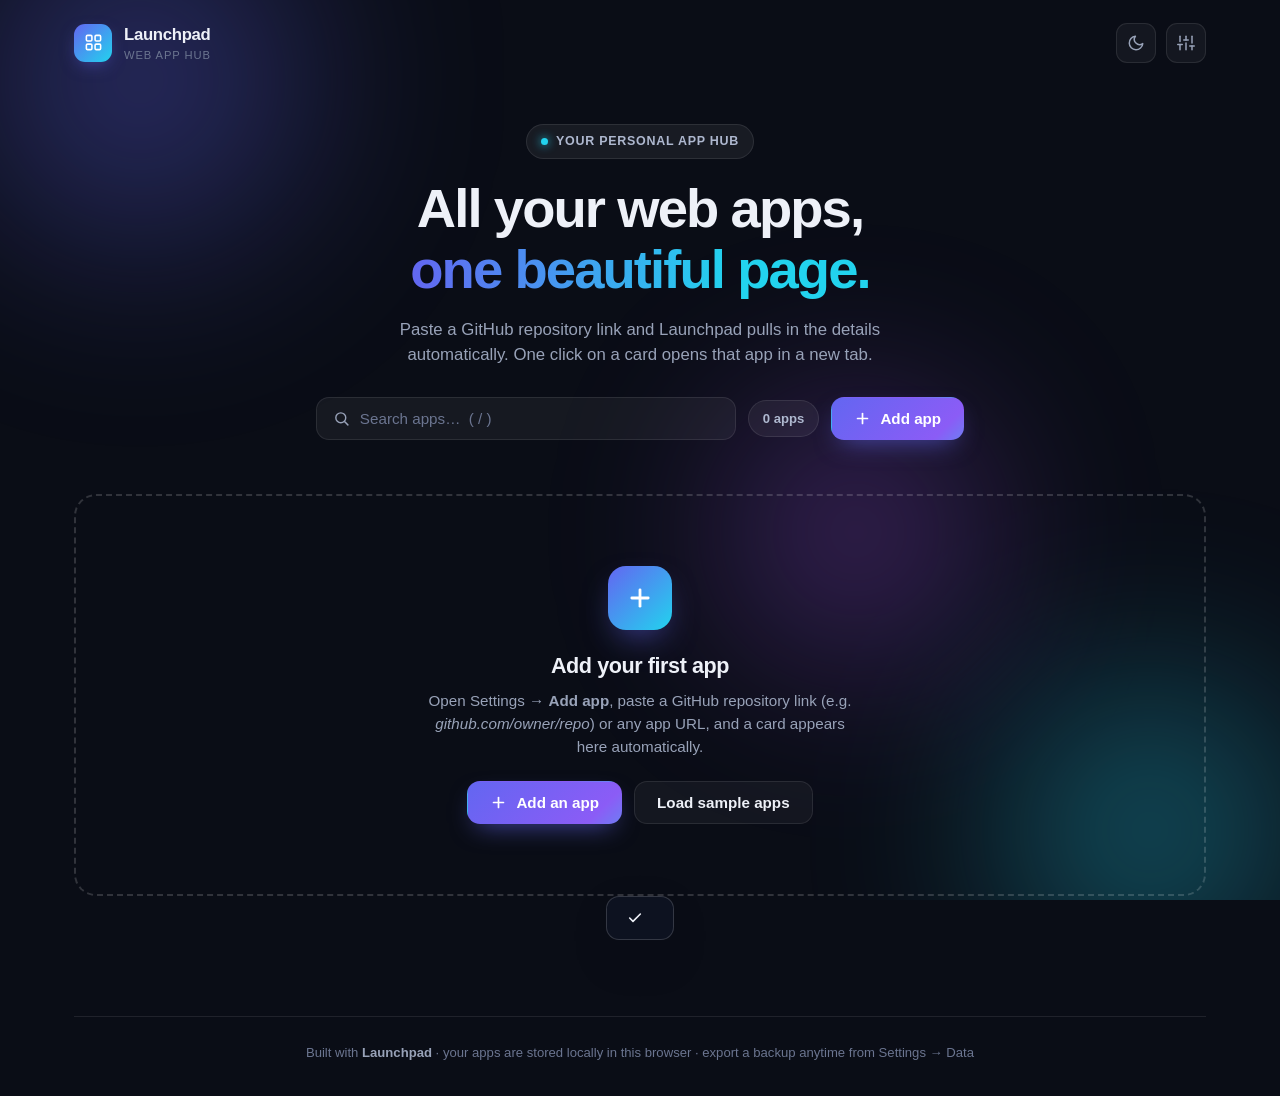
==== index.html @ bfac27ec "Rename launchpad.html to index.html" ====
<!DOCTYPE html>
<html lang="en" data-theme="dark">
<head>
<meta charset="UTF-8" />
<meta name="viewport" content="width=device-width, initial-scale=1.0, viewport-fit=cover" />
<meta name="theme-color" content="#0a0d16" />
<title>Launchpad — My Web Apps</title>
<style>
  :root{
    --font: -apple-system, BlinkMacSystemFont, "Segoe UI", Roboto, "Helvetica Neue", Arial, sans-serif;
  }
  html[data-theme="dark"]{
    --bg:#0a0d16; --bg2:#0d1220;
    --panel:rgba(255,255,255,.045); --panel-strong:rgba(255,255,255,.07);
    --border:rgba(255,255,255,.09); --border-strong:rgba(255,255,255,.16);
    --text:#eef1f8; --muted:#98a2b8; --faint:#6b7590;
    --accent:#6366f1; --accent2:#22d3ee;
    --chip:rgba(255,255,255,.06); --chip-text:#aeb8cf;
    --shadow:0 18px 50px -18px rgba(0,0,0,.65);
    --glow:0 0 0 1px rgba(99,102,241,.35), 0 14px 44px -12px rgba(99,102,241,.35);
    --input:rgba(255,255,255,.05);
    --danger:#f87171; --ok:#34d399;
  }
  html[data-theme="light"]{
    --bg:#f3f5fb; --bg2:#eef1f9;
    --panel:#ffffff; --panel-strong:#ffffff;
    --border:#e3e8f2; --border-strong:#cdd5e4;
    --text:#141926; --muted:#5a6478; --faint:#8b94a8;
    --accent:#4f46e5; --accent2:#0891b2;
    --chip:#eef1f8; --chip-text:#4a5468;
    --shadow:0 16px 40px -18px rgba(23,32,64,.18);
    --glow:0 0 0 1px rgba(79,70,229,.25), 0 14px 40px -14px rgba(79,70,229,.28);
    --input:#f4f6fc;
    --danger:#dc2626; --ok:#059669;
  }
  *{box-sizing:border-box; margin:0; padding:0}
  html,body{height:100%}
  body{
    font-family:var(--font); background:var(--bg); color:var(--text);
    -webkit-font-smoothing:antialiased; line-height:1.5; min-height:100vh;
    overflow-x:hidden;
  }
  /* ambient background */
  .bg-blobs{position:fixed; inset:0; z-index:0; pointer-events:none; overflow:hidden}
  .blob{position:absolute; border-radius:50%; filter:blur(90px); opacity:.5}
  html[data-theme="light"] .blob{opacity:.35}
  .blob.b1{width:520px;height:520px; background:radial-gradient(circle,#6366f1, transparent 65%); top:-180px; left:-120px; animation:drift 26s ease-in-out infinite alternate}
  .blob.b2{width:460px;height:460px; background:radial-gradient(circle,#22d3ee, transparent 65%); bottom:-160px; right:-100px; animation:drift 30s ease-in-out infinite alternate-reverse}
  .blob.b3{width:380px;height:380px; background:radial-gradient(circle,#a855f7, transparent 65%); top:38%; left:52%; animation:drift 34s ease-in-out infinite alternate}
  @keyframes drift{from{transform:translate(0,0) scale(1)} to{transform:translate(60px,40px) scale(1.12)}}

  .wrap{position:relative; z-index:1; max-width:1180px; margin:0 auto; padding:0 24px}

  /* ===== header ===== */
  header{display:flex; align-items:center; justify-content:space-between; gap:16px; padding:22px 0 8px}
  .brand{display:flex; align-items:center; gap:12px; font-weight:800; letter-spacing:-.02em; font-size:1.05rem}
  .brand .logo{
    width:38px;height:38px; border-radius:11px; display:grid; place-items:center; color:#fff;
    background:linear-gradient(135deg,var(--accent),var(--accent2));
    box-shadow:0 6px 18px -6px rgba(99,102,241,.6);
  }
  .brand small{display:block; font-weight:500; color:var(--faint); font-size:.7rem; letter-spacing:.08em; text-transform:uppercase}
  .header-actions{display:flex; gap:10px; align-items:center}
  .icon-btn{
    display:inline-flex; align-items:center; justify-content:center; gap:8px;
    width:40px;height:40px; border-radius:11px; cursor:pointer;
    background:var(--panel); border:1px solid var(--border); color:var(--muted);
    transition:all .18s ease;
  }
  .icon-btn:hover{color:var(--text); border-color:var(--border-strong); transform:translateY(-1px)}
  .icon-btn svg{width:18px;height:18px}

  /* ===== hero ===== */
  .hero{padding:52px 0 30px; text-align:center}
  .eyebrow{
    display:inline-flex; align-items:center; gap:8px; font-size:.78rem; font-weight:600; letter-spacing:.06em;
    color:var(--chip-text); background:var(--chip); border:1px solid var(--border);
    padding:7px 14px; border-radius:999px; margin-bottom:20px;
  }
  .eyebrow .dot{width:7px;height:7px;border-radius:50%; background:var(--accent2); box-shadow:0 0 10px var(--accent2); animation:pulse 2.2s infinite}
  @keyframes pulse{0%,100%{opacity:1}50%{opacity:.35}}
  .hero h1{font-size:clamp(2.1rem,5vw,3.4rem); font-weight:850; letter-spacing:-.035em; line-height:1.12}
  .hero h1 .grad{
    background:linear-gradient(90deg,var(--accent),var(--accent2) 70%);
    -webkit-background-clip:text; background-clip:text; color:transparent;
  }
  .hero p{color:var(--muted); font-size:1.05rem; max-width:560px; margin:16px auto 0}
  .hero-controls{display:flex; flex-wrap:wrap; gap:12px; justify-content:center; align-items:center; margin-top:30px}
  .btn{
    display:inline-flex; align-items:center; gap:9px; padding:12px 22px; border-radius:13px;
    font-weight:700; font-size:.95rem; font-family:var(--font); cursor:pointer; border:1px solid transparent;
    transition:all .18s ease; text-decoration:none;
  }
  .btn svg{width:17px;height:17px}
  .btn-primary{
    color:#fff; background:linear-gradient(135deg,var(--accent),#8b5cf6 55%,var(--accent2));
    background-size:150% 150%; box-shadow:0 10px 26px -10px rgba(99,102,241,.7);
  }
  .btn-primary:hover{transform:translateY(-2px); background-position:100% 50%; box-shadow:0 14px 32px -10px rgba(99,102,241,.8)}
  .btn-ghost{background:var(--panel); border-color:var(--border); color:var(--text)}
  .btn-ghost:hover{border-color:var(--border-strong); transform:translateY(-2px)}
  .btn-sm{padding:9px 15px; font-size:.85rem; border-radius:10px}
  .btn:disabled{opacity:.55; cursor:not-allowed; transform:none}
  .search-box{
    display:flex; align-items:center; gap:10px; min-width:280px; flex:1; max-width:420px;
    background:var(--input); border:1px solid var(--border); border-radius:13px; padding:12px 16px; color:var(--muted);
    transition:border-color .18s;
  }
  .search-box:focus-within{border-color:var(--accent)}
  .search-box svg{width:17px;height:17px; flex:none}
  .search-box input{flex:1; min-width:0; background:none; border:none; outline:none; color:var(--text); font-size:.95rem; font-family:var(--font)}
  .search-box input::placeholder{color:var(--faint)}
  .count-pill{font-size:.82rem; font-weight:600; color:var(--chip-text); background:var(--chip); border:1px solid var(--border); border-radius:999px; padding:8px 14px}

  /* ===== grid ===== */
  .grid{display:grid; grid-template-columns:repeat(auto-fill,minmax(min(100%,300px),1fr)); gap:18px; padding:14px 0 60px}
  .card{
    position:relative; display:flex; flex-direction:column; gap:13px;
    background:var(--panel); border:1px solid var(--border); border-radius:18px; padding:20px;
    cursor:pointer; transition:transform .2s ease, border-color .2s ease, box-shadow .2s ease;
    animation:rise .5s cubic-bezier(.2,.7,.3,1) both;
    backdrop-filter:blur(8px); -webkit-backdrop-filter:blur(8px);
  }
  @keyframes rise{from{opacity:0; transform:translateY(14px)} to{opacity:1; transform:none}}
  .card:hover{transform:translateY(-4px); border-color:rgba(99,102,241,.55); box-shadow:var(--glow)}
  .card:active{transform:scale(.985)}
  .card-top{display:flex; align-items:center; gap:13px}
  .avatar{
    width:48px;height:48px; border-radius:13px; flex:none; display:grid; place-items:center;
    font-weight:800; font-size:1.15rem; color:#fff; overflow:hidden; position:relative;
    background:linear-gradient(135deg, var(--g1,#6366f1), var(--g2,#22d3ee));
  }
  .avatar img{width:100%;height:100%; object-fit:cover; position:relative; z-index:1; background:inherit}
  .card-titles{min-width:0; flex:1}
  .card-titles h3{font-size:1.02rem; font-weight:750; letter-spacing:-.015em; white-space:nowrap; overflow:hidden; text-overflow:ellipsis}
  .card-titles .host{font-size:.78rem; color:var(--faint); white-space:nowrap; overflow:hidden; text-overflow:ellipsis; display:block}
  .card-actions{display:flex; gap:6px; opacity:0; transition:opacity .15s}
  .card:hover .card-actions{opacity:1}
  .mini-btn{
    width:30px;height:30px; border-radius:8px; display:grid; place-items:center; cursor:pointer;
    background:var(--panel-strong); border:1px solid var(--border); color:var(--muted); transition:all .15s;
  }
  .mini-btn:hover{color:var(--text); border-color:var(--border-strong)}
  .mini-btn.danger:hover{color:var(--danger); border-color:var(--danger)}
  .mini-btn svg{width:13px;height:13px}
  .desc{font-size:.88rem; color:var(--muted); display:-webkit-box; -webkit-line-clamp:3; -webkit-box-orient:vertical; overflow:hidden; min-height:0}
  .desc.none{color:var(--faint); font-style:italic}
  .chips{display:flex; flex-wrap:wrap; gap:7px}
  .chip{
    display:inline-flex; align-items:center; gap:6px; font-size:.74rem; font-weight:600;
    color:var(--chip-text); background:var(--chip); border:1px solid var(--border);
    padding:4px 10px; border-radius:999px;
  }
  .chip svg{width:11px;height:11px}
  .chip .lang-dot{width:8px;height:8px;border-radius:50%}
  .card-foot{margin-top:auto; display:flex; align-items:center; justify-content:space-between; padding-top:4px}
  .open-cta{display:inline-flex; align-items:center; gap:7px; font-size:.85rem; font-weight:700; color:var(--accent2)}
  .card-foot .src-link{color:var(--faint); display:inline-flex; padding:6px; border-radius:8px; transition:all .15s}
  .card-foot .src-link:hover{color:var(--text); background:var(--panel-strong)}

  /* ===== empty state ===== */
  .empty{
    grid-column:1/-1; text-align:center; padding:70px 30px; border:2px dashed var(--border-strong);
    border-radius:22px; margin:10px 0 60px; animation:rise .5s both;
  }
  .empty .big-plus{
    width:64px;height:64px; margin:0 auto 20px; border-radius:18px; display:grid; place-items:center;
    background:linear-gradient(135deg,var(--accent),var(--accent2)); color:#fff;
    box-shadow:0 14px 34px -12px rgba(99,102,241,.7);
  }
  .empty .big-plus svg{width:28px;height:28px}
  .empty h2{font-size:1.35rem; letter-spacing:-.02em; margin-bottom:8px}
  .empty p{color:var(--muted); max-width:440px; margin:0 auto 22px; font-size:.95rem}
  .empty .row{display:flex; gap:12px; justify-content:center; flex-wrap:wrap}

  .no-match{grid-column:1/-1; text-align:center; color:var(--faint); padding:50px 0 70px; font-size:.95rem}

  /* ===== banner ===== */
  .notice{
    display:flex; gap:10px; align-items:flex-start; max-width:1180px; margin:14px auto 0; padding:12px 16px;
    background:rgba(251,191,36,.09); border:1px solid rgba(251,191,36,.3); border-radius:13px;
    color:#f3c96b; font-size:.85rem;
  }
  html[data-theme="light"] .notice{background:rgba(217,119,6,.07); border-color:rgba(217,119,6,.3); color:#a16207}
  .notice svg{width:16px;height:16px; flex:none; margin-top:2px}
  .notice button{margin-left:auto; background:none;border:none;color:inherit;cursor:pointer;font-weight:700; font-family:var(--font)}

  /* ===== footer ===== */
  footer{border-top:1px solid var(--border); padding:26px 0 34px; text-align:center; color:var(--faint); font-size:.82rem}
  footer b{color:var(--muted)}

  /* ===== modal ===== */
  .overlay{
    position:fixed; inset:0; z-index:50; background:rgba(4,6,12,.62);
    backdrop-filter:blur(6px); -webkit-backdrop-filter:blur(6px);
    display:none; align-items:flex-start; justify-content:center; padding:5vh 18px 5vh; overflow-y:auto;
  }
  .overlay.open{display:flex; animation:fadeIn .18s ease}
  @keyframes fadeIn{from{opacity:0} to{opacity:1}}
  .modal{
    width:100%; max-width:660px; background:var(--bg2); border:1px solid var(--border-strong);
    border-radius:22px; box-shadow:var(--shadow); animation:pop .22s cubic-bezier(.2,.9,.3,1.2);
    margin-bottom:5vh;
  }
  @keyframes pop{from{opacity:0; transform:translateY(16px) scale(.97)} to{opacity:1; transform:none}}
  .modal-head{display:flex; align-items:center; justify-content:space-between; padding:20px 24px 0}
  .modal-head h2{font-size:1.15rem; letter-spacing:-.02em}
  .tabs{display:flex; gap:4px; padding:16px 20px 0; border-bottom:1px solid var(--border); flex-wrap:nowrap; overflow-x:auto; scrollbar-width:none}
  .tabs::-webkit-scrollbar{display:none}
  .tab{
    padding:10px 16px; font-size:.88rem; font-weight:650; color:var(--muted); cursor:pointer;
    background:none; border:none; border-bottom:2px solid transparent; font-family:var(--font);
    transition:color .15s; margin-bottom:-1px; white-space:nowrap; flex:none;
  }
  .tab:hover{color:var(--text)}
  .tab.active{color:var(--accent2); border-bottom-color:var(--accent2)}
  .tab-body{padding:24px; display:none}
  .tab-body.active{display:block; animation:rise .25s both}

  .field{margin-bottom:16px}
  .field label{display:block; font-size:.8rem; font-weight:700; color:var(--muted); margin-bottom:7px; letter-spacing:.02em}
  .field input, .field textarea{
    width:100%; background:var(--input); border:1px solid var(--border); border-radius:11px;
    padding:11px 14px; color:var(--text); font-size:.92rem; font-family:var(--font); outline:none;
    transition:border-color .15s;
  }
  .field input:focus, .field textarea:focus{border-color:var(--accent)}
  .field textarea{resize:vertical; min-height:74px}
  .field .hint{font-size:.75rem; color:var(--faint); margin-top:5px}
  .url-row{display:flex; gap:10px}
  .url-row input{flex:1; min-width:0}
  .two-col{display:grid; grid-template-columns:1fr 1fr; gap:14px}

  .status{display:none; align-items:center; gap:9px; font-size:.85rem; border-radius:11px; padding:11px 14px; margin-bottom:16px}
  .status.show{display:flex}
  .status svg{width:15px;height:15px; flex:none}
  .status.loading{background:rgba(99,102,241,.1); color:#aab2ff}
  .status.error{background:rgba(248,113,113,.1); color:var(--danger)}
  .status.ok{background:rgba(52,211,153,.1); color:var(--ok)}
  .spinner{width:14px;height:14px; border:2px solid rgba(170,178,255,.3); border-top-color:#aab2ff; border-radius:50%; animation:spin .7s linear infinite; flex:none}
  @keyframes spin{to{transform:rotate(360deg)}}

  .preview-card{
    display:flex; align-items:center; gap:13px; padding:15px 17px; border-radius:15px; margin-bottom:18px;
    background:var(--panel); border:1px solid var(--border);
  }
  .preview-card .avatar{width:42px;height:42px; border-radius:11px; font-size:1rem}
  .preview-card .pv-name{font-weight:750; font-size:.95rem}
  .preview-card .pv-meta{font-size:.76rem; color:var(--faint); word-break:break-all}
  .preview-card .pv-chips{display:flex; gap:6px; margin-top:5px; flex-wrap:wrap}
  .preview-card .pv-chips .chip{font-size:.68rem; padding:2px 8px}

  .form-actions{display:flex; gap:10px; justify-content:flex-end; margin-top:20px}

  /* manage list */
  .m-row{
    display:flex; align-items:center; gap:12px; padding:11px 13px; border-radius:13px;
    background:var(--panel); border:1px solid var(--border); margin-bottom:9px;
  }
  .m-row .avatar{width:36px;height:36px; border-radius:10px; font-size:.88rem}
  .m-info{flex:1; min-width:0}
  .m-info .m-name{font-weight:700; font-size:.9rem; white-space:nowrap; overflow:hidden; text-overflow:ellipsis}
  .m-info .m-url{font-size:.74rem; color:var(--faint); white-space:nowrap; overflow:hidden; text-overflow:ellipsis}
  .m-btns{display:flex; gap:5px}
  .m-btns .mini-btn{width:28px;height:28px}
  .m-btns .mini-btn.armed{background:var(--danger); border-color:var(--danger); color:#fff; width:auto; padding:0 10px; font-size:.72rem; font-weight:700}
  .m-empty{color:var(--faint); font-size:.9rem; text-align:center; padding:26px 0}

  .data-note{font-size:.83rem; color:var(--muted); background:var(--panel); border:1px solid var(--border); border-radius:13px; padding:14px 16px; margin-bottom:18px}
  .data-actions{display:flex; gap:10px; flex-wrap:wrap}

  /* toast */
  #toast{
    position:fixed; bottom:calc(26px + env(safe-area-inset-bottom,0px)); left:50%;
    transform:translateX(-50%) translateY(150%); z-index:99;
    background:var(--bg2); color:var(--text); border:1px solid var(--border-strong); border-radius:13px;
    padding:13px 20px; font-size:.9rem; font-weight:600; box-shadow:var(--shadow);
    display:flex; align-items:center; gap:10px; transition:transform .3s cubic-bezier(.2,.8,.3,1.1); max-width:90vw;
  }
  #toast.show{transform:translateX(-50%) translateY(0)}
  #toast svg{width:16px;height:16px; flex:none}
  #toast.err svg{color:var(--danger)} #toast.ok svg{color:var(--ok)}

  /* ===== touch devices (phones/tablets: no hover) ===== */
  @media (hover:none){
    .card-actions{opacity:1}           /* always show edit/delete on touch */
    .mini-btn{width:34px;height:34px}  /* bigger tap targets */
    .card:hover{transform:none; box-shadow:none}
  }

  /* ===== mobile ===== */
  @media (max-width:720px){
    .wrap{padding:0 18px}
    header{padding:16px 0 6px}
    .hero{padding:32px 0 20px}
    .hero-controls{gap:10px}
    .search-box{flex-basis:100%; max-width:none; order:-1}
    .search-box input, .field input, .field textarea{font-size:16px} /* prevents iOS auto-zoom on focus */
    .notice{margin:12px 14px 0}
    .grid{gap:14px; padding:10px 0 44px}
    .card{padding:17px}
    .modal{max-height:94vh; overflow-y:auto}
    .modal-head{padding:16px 18px 0}
    .tab-body{padding:18px}
    .form-actions{flex-wrap:wrap}
    .data-actions .btn{flex:1 1 auto; justify-content:center}
    footer{font-size:.76rem; padding:20px 0 26px}
  }
  /* settings becomes a bottom sheet on phones */
  @media (max-width:640px){
    .overlay{padding:0 10px; align-items:flex-end}
    .modal{border-radius:22px 22px 0 0; margin-bottom:0; box-shadow:0 -22px 60px -20px rgba(0,0,0,.55)}
    .two-col{grid-template-columns:1fr}
  }
  @media (max-width:400px){
    .wrap{padding:0 14px}
    .m-row{padding:10px}
    .m-btns .mini-btn{width:27px;height:27px}
  }
</style>
</head>
<body>

<div class="bg-blobs" aria-hidden="true">
  <div class="blob b1"></div><div class="blob b2"></div><div class="blob b3"></div>
</div>

<div id="storageNotice" class="notice" style="display:none">
  <svg viewBox="0 0 24 24" fill="none" stroke="currentColor" stroke-width="2" stroke-linecap="round" stroke-linejoin="round"><path d="M10.29 3.86 1.82 18a2 2 0 0 0 1.71 3h16.94a2 2 0 0 0 1.71-3L13.71 3.86a2 2 0 0 0-3.42 0z"/><line x1="12" y1="9" x2="12" y2="13"/><line x1="12" y1="17" x2="12.01" y2="17"/></svg>
  <span><b>Preview mode:</b> this sandboxed preview blocks network + storage. Auto-fetch and saving will fully work once you download this file and open it in your browser.</span>
  <button onclick="document.getElementById('storageNotice').style.display='none'">✕</button>
</div>

<div class="wrap">
  <header>
    <div class="brand">
      <div class="logo">
        <svg viewBox="0 0 24 24" width="19" height="19" fill="none" stroke="currentColor" stroke-width="2" stroke-linecap="round" stroke-linejoin="round"><rect x="3" y="3" width="7" height="7" rx="1.5"/><rect x="14" y="3" width="7" height="7" rx="1.5"/><rect x="14" y="14" width="7" height="7" rx="1.5"/><rect x="3" y="14" width="7" height="7" rx="1.5"/></svg>
      </div>
      <div><span id="brandName">Launchpad</span><small>Web App Hub</small></div>
    </div>
    <div class="header-actions">
      <button class="icon-btn" id="themeBtn" title="Toggle theme" aria-label="Toggle theme">
        <svg id="themeIcon" viewBox="0 0 24 24" fill="none" stroke="currentColor" stroke-width="2" stroke-linecap="round" stroke-linejoin="round"><path d="M21 12.79A9 9 0 1 1 11.21 3 7 7 0 0 0 21 12.79z"/></svg>
      </button>
      <button class="icon-btn" id="settingsBtn" title="Settings" aria-label="Settings">
        <svg viewBox="0 0 24 24" fill="none" stroke="currentColor" stroke-width="2" stroke-linecap="round" stroke-linejoin="round"><line x1="4" y1="21" x2="4" y2="14"/><line x1="4" y1="10" x2="4" y2="3"/><line x1="12" y1="21" x2="12" y2="12"/><line x1="12" y1="8" x2="12" y2="3"/><line x1="20" y1="21" x2="20" y2="16"/><line x1="20" y1="12" x2="20" y2="3"/><line x1="1" y1="14" x2="7" y2="14"/><line x1="9" y1="8" x2="15" y2="8"/><line x1="17" y1="16" x2="23" y2="16"/></svg>
      </button>
    </div>
  </header>

  <section class="hero">
    <div class="eyebrow"><span class="dot"></span> <span id="heroEyebrow">YOUR PERSONAL APP HUB</span></div>
    <h1 id="heroTitle">All your web apps,<br/><span class="grad">one beautiful page.</span></h1>
    <p id="heroSub">Paste a GitHub repository link and Launchpad pulls in the details automatically. One click on a card opens that app in a new tab.</p>
    <div class="hero-controls">
      <div class="search-box">
        <svg viewBox="0 0 24 24" fill="none" stroke="currentColor" stroke-width="2" stroke-linecap="round" stroke-linejoin="round"><circle cx="11" cy="11" r="7"/><line x1="21" y1="21" x2="16.65" y2="16.65"/></svg>
        <input id="searchInput" type="text" placeholder="Search apps…  ( / )" autocomplete="off" />
      </div>
      <span class="count-pill" id="appCount">0 apps</span>
      <button class="btn btn-primary" id="addAppBtn">
        <svg viewBox="0 0 24 24" fill="none" stroke="currentColor" stroke-width="2.4" stroke-linecap="round"><line x1="12" y1="5" x2="12" y2="19"/><line x1="5" y1="12" x2="19" y2="12"/></svg>
        Add app
      </button>
    </div>
  </section>

  <main class="grid" id="appsGrid"></main>

  <footer>
    Built with <b>Launchpad</b> · your apps are stored locally in this browser · export a backup anytime from Settings → Data
  </footer>
</div>

<!-- ===== Settings modal ===== -->
<div class="overlay" id="overlay">
  <div class="modal" role="dialog" aria-label="Settings">
    <div class="modal-head">
      <h2>Settings</h2>
      <button class="icon-btn" id="modalClose" title="Close">
        <svg viewBox="0 0 24 24" fill="none" stroke="currentColor" stroke-width="2.2" stroke-linecap="round"><line x1="18" y1="6" x2="6" y2="18"/><line x1="6" y1="6" x2="18" y2="18"/></svg>
      </button>
    </div>
    <div class="tabs">
      <button class="tab active" data-tab="add">➕ Add app</button>
      <button class="tab" data-tab="manage">🗂 Manage</button>
      <button class="tab" data-tab="general">⚙️ General</button>
      <button class="tab" data-tab="data">💾 Data</button>
    </div>

    <!-- ADD -->
    <div class="tab-body active" id="tab-add">
      <div class="field">
        <label>APP OR REPOSITORY LINK</label>
        <div class="url-row">
          <input id="appUrl" type="text" placeholder="https://github.com/owner/repo  — or any deployed app URL" autocomplete="off" />
          <button class="btn btn-primary btn-sm" id="fetchBtn" style="flex:none">
            <svg viewBox="0 0 24 24" fill="none" stroke="currentColor" stroke-width="2" stroke-linecap="round" stroke-linejoin="round"><polyline points="23 4 23 10 17 10"/><path d="M20.49 15a9 9 0 1 1-2.12-9.36L23 10"/></svg>
            Fetch
          </button>
        </div>
        <div class="hint">GitHub links auto-fill name, description, language, ⭐ stars, topics &amp; icon — then add instantly.</div>
      </div>

      <div class="status" id="fetchStatus"><span class="spinner" id="fetchSpin"></span><span id="fetchMsg"></span></div>

      <div class="preview-card" id="previewCard" style="display:none">
        <div class="avatar" id="pvAvatar">A</div>
        <div style="min-width:0">
          <div class="pv-name" id="pvName">App name</div>
          <div class="pv-meta" id="pvMeta">opens → …</div>
          <div class="pv-chips" id="pvChips"></div>
        </div>
      </div>

      <div class="two-col">
        <div class="field"><label>NAME</label><input id="fName" type="text" placeholder="My awesome app" /></div>
        <div class="field"><label>OPENS TO (URL)</label><input id="fOpen" type="text" placeholder="https://myapp.vercel.app" /></div>
      </div>
      <div class="field"><label>ICON URL <span style="font-weight:400;color:var(--faint)">(optional — falls back to a gradient letter)</span></label><input id="fIcon" type="text" placeholder="https://…/icon.png" /></div>
      <div class="field"><label>DESCRIPTION</label><textarea id="fDesc" placeholder="What does this app do?"></textarea></div>
      <div class="field"><label>TAGS <span style="font-weight:400;color:var(--faint)">(comma separated)</span></label><input id="fTags" type="text" placeholder="react, dashboard, ai" /></div>

      <div class="form-actions">
        <button class="btn btn-ghost btn-sm" id="clearFormBtn">Clear</button>
        <button class="btn btn-primary btn-sm" id="saveAppBtn">
          <svg viewBox="0 0 24 24" fill="none" stroke="currentColor" stroke-width="2.4" stroke-linecap="round"><line x1="12" y1="5" x2="12" y2="19"/><line x1="5" y1="12" x2="19" y2="12"/></svg>
          <span id="saveAppLabel">Add to page</span>
        </button>
      </div>
    </div>

    <!-- MANAGE -->
    <div class="tab-body" id="tab-manage">
      <div id="manageList"></div>
    </div>

    <!-- GENERAL -->
    <div class="tab-body" id="tab-general">
      <div class="field"><label>SITE NAME</label><input id="siteTitleInput" type="text" placeholder="Launchpad" /></div>
      <div class="field"><label>TAGLINE (hero subtitle)</label><textarea id="siteSubInput" placeholder="All my web apps in one place"></textarea></div>
      <div class="form-actions"><button class="btn btn-primary btn-sm" id="saveGeneralBtn">Save</button></div>
    </div>

    <!-- DATA -->
    <div class="tab-body" id="tab-data">
      <div class="data-note">
        Everything lives locally in your browser (localStorage) — nothing is uploaded anywhere.
        Export a <b>.json</b> backup to move your hub to another device or browser.
      </div>
      <div class="data-actions">
        <button class="btn btn-ghost btn-sm" id="exportBtn">
          <svg viewBox="0 0 24 24" fill="none" stroke="currentColor" stroke-width="2" stroke-linecap="round" stroke-linejoin="round"><path d="M21 15v4a2 2 0 0 1-2 2H5a2 2 0 0 1-2-2v-4"/><polyline points="7 10 12 15 17 10"/><line x1="12" y1="15" x2="12" y2="3"/></svg>
          Export JSON
        </button>
        <label class="btn btn-ghost btn-sm" for="importFile" style="cursor:pointer">
          <svg viewBox="0 0 24 24" fill="none" stroke="currentColor" stroke-width="2" stroke-linecap="round" stroke-linejoin="round"><path d="M21 15v4a2 2 0 0 1-2 2H5a2 2 0 0 1-2-2v-4"/><polyline points="17 8 12 3 7 8"/><line x1="12" y1="3" x2="12" y2="15"/></svg>
          Import JSON
        </label>
        <input type="file" id="importFile" accept="application/json,.json" style="display:none" />
        <button class="btn btn-ghost btn-sm" id="resetBtn" style="color:var(--danger)">Reset everything</button>
      </div>
    </div>
  </div>
</div>

<div id="toast"><svg viewBox="0 0 24 24" fill="none" stroke="currentColor" stroke-width="2.4" stroke-linecap="round" stroke-linejoin="round"><polyline points="20 6 9 17 4 12"/></svg><span id="toastMsg"></span></div>

<script>
/* ================= safe storage (sandboxed previews block localStorage) ================= */
const memoryStore = (() => { const m = {}; return {
  getItem: k => (k in m ? m[k] : null),
  setItem: (k,v) => { m[k] = String(v); },
  removeItem: k => { delete m[k]; }
};})();
let storage = memoryStore, persistent = true;
try { localStorage.setItem('__lp_t','1'); localStorage.removeItem('__lp_t'); storage = localStorage; }
catch(e){ persistent = false; document.getElementById('storageNotice').style.display = 'flex'; }

const KEY = 'launchpad.v1';
const DEFAULT_STATE = {
  title: 'Launchpad',
  heroSub: 'Paste a GitHub repository link and Launchpad pulls in the details automatically. One click on a card opens that app in a new tab.',
  theme: 'dark',
  apps: []
};
function load(){
  try{
    const raw = storage.getItem(KEY);
    if(!raw) return {...DEFAULT_STATE};
    return {...DEFAULT_STATE, ...JSON.parse(raw)};
  }catch(e){ return {...DEFAULT_STATE}; }
}
let state = load();
function persist(){ try{ storage.setItem(KEY, JSON.stringify(state)); }catch(e){} }

/* ================= helpers ================= */
const $ = s => document.querySelector(s);
const esc = s => String(s ?? '').replace(/[&<>"']/g, c => ({'&':'&amp;','<':'&lt;','>':'&gt;','"':'&quot;',"'":'&#39;'}[c]));
const uid = () => (crypto.randomUUID ? crypto.randomUUID() : 'id-' + Date.now() + '-' + Math.random().toString(36).slice(2,8));
const PALETTES = [['#6366f1','#22d3ee'],['#f472b6','#fb923c'],['#34d399','#22d3ee'],['#f59e0b','#ef4444'],['#8b5cf6','#ec4899'],['#3b82f6','#6ee7b7'],['#f43f5e','#f59e0b'],['#14b8a6','#818cf8']];
const hashOf = s => { let h = 0; for(let i=0;i<s.length;i++){ h = (h*31 + s.charCodeAt(i)) >>> 0; } return h; };
const paletteFor = name => PALETTES[hashOf(String(name).toLowerCase()) % PALETTES.length];
function hostOf(url){ try{ return new URL(url).hostname.replace(/^www\./,''); }catch(e){ return url; } }
function normalizeUrl(u){
  u = String(u || '').trim();
  if(!u) return '';
  if(!/^https?:\/\//i.test(u)) u = 'https://' + u;
  return u;
}
function titleFromUrl(url){
  try{
    const u = new URL(url);
    const seg = u.pathname.split('/').filter(Boolean)[0];
    const base = seg ? seg.replace(/[-_]+/g,' ') : u.hostname.replace(/^www\./,'').split('.')[0];
    return base.replace(/\b\w/g, c => c.toUpperCase());
  }catch(e){ return 'New app'; }
}
const LANG_COLORS = { JavaScript:'#f1e05a', TypeScript:'#3178c6', Python:'#3572A5', HTML:'#e34c26', CSS:'#563d7c', Java:'#b07219', 'C++':'#f34b7d', C:'#555555', 'C#':'#178600', Go:'#00ADD8', Rust:'#dea584', Ruby:'#701516', PHP:'#4F5D95', Dart:'#00B4AB', Swift:'#F05138', Kotlin:'#A97BFF', Vue:'#41b883', Svelte:'#ff3e00' };
const langColor = l => LANG_COLORS[l] || '#94a3b8';

/* ================= toast ================= */
let toastTimer;
function toast(msg, type='ok'){
  const t = $('#toast');
  $('#toastMsg').textContent = msg;
  t.className = 'show ' + type;
  clearTimeout(toastTimer);
  toastTimer = setTimeout(()=>{ t.className = type; }, 2800);
}

/* ================= render ================= */
function filteredApps(){
  const q = $('#searchInput').value.trim().toLowerCase();
  if(!q) return state.apps;
  return state.apps.filter(a =>
    (a.name||'').toLowerCase().includes(q) ||
    (a.desc||'').toLowerCase().includes(q) ||
    (a.tags||[]).join(' ').toLowerCase().includes(q) ||
    (a.url||'').toLowerCase().includes(q)
  );
}
function avatarHtml(app){
  const [g1,g2] = paletteFor(app.name || 'app');
  const style = '--g1:' + g1 + ';--g2:' + g2;
  if(app.icon){
    return '<div class="avatar" style="' + style + '"><img src="' + esc(app.icon) + '" alt="" loading="lazy" onerror="this.remove()" />' +
           '<span style="position:absolute;inset:0;display:grid;place-items:center">' + esc((app.name||'?')[0].toUpperCase()) + '</span></div>';
  }
  return '<div class="avatar" style="' + style + '">' + esc((app.name||'?')[0].toUpperCase()) + '</div>';
}
function render(){
  document.documentElement.dataset.theme = state.theme;
  $('#brandName').textContent = state.title || 'Launchpad';
  document.title = (state.title || 'Launchpad') + ' — My Web Apps';
  $('#heroSub').textContent = state.heroSub;
  $('#themeIcon').innerHTML = state.theme === 'dark'
    ? '<path d="M21 12.79A9 9 0 1 1 11.21 3 7 7 0 0 0 21 12.79z"/>'
    : '<circle cx="12" cy="12" r="4"/><line x1="12" y1="2" x2="12" y2="4"/><line x1="12" y1="20" x2="12" y2="22"/><line x1="4.93" y1="4.93" x2="6.34" y2="6.34"/><line x1="17.66" y1="17.66" x2="19.07" y2="19.07"/><line x1="2" y1="12" x2="4" y2="12"/><line x1="20" y1="12" x2="22" y2="12"/><line x1="4.93" y1="19.07" x2="6.34" y2="17.66"/><line x1="17.66" y1="6.34" x2="19.07" y2="4.93"/>';

  const grid = $('#appsGrid');
  const apps = filteredApps();
  const total = state.apps.length;
  $('#appCount').textContent = total + (total === 1 ? ' app' : ' apps');

  if(total === 0){
    grid.innerHTML =
      '<div class="empty">' +
        '<div class="big-plus"><svg viewBox="0 0 24 24" fill="none" stroke="currentColor" stroke-width="2.4" stroke-linecap="round"><line x1="12" y1="5" x2="12" y2="19"/><line x1="5" y1="12" x2="19" y2="12"/></svg></div>' +
        '<h2>Add your first app</h2>' +
        '<p>Open Settings → <b>Add app</b>, paste a GitHub repository link (e.g. <i>github.com/owner/repo</i>) or any app URL, and a card appears here automatically.</p>' +
        '<div class="row">' +
          '<button class="btn btn-primary" onclick="openModal(\'add\')">' +
          '<svg viewBox="0 0 24 24" fill="none" stroke="currentColor" stroke-width="2.4" stroke-linecap="round"><line x1="12" y1="5" x2="12" y2="19"/><line x1="5" y1="12" x2="19" y2="12"/></svg> Add an app</button>' +
          '<button class="btn btn-ghost" onclick="loadSamples()">Load sample apps</button>' +
        '</div>' +
      '</div>';
    renderManage();
    return;
  }
  if(apps.length === 0){
    grid.innerHTML = '<div class="no-match">No apps match “' + esc($('#searchInput').value) + '” — try another search.</div>';
    renderManage();
    return;
  }
  grid.innerHTML = apps.map((a,i) => {
    const hostLine = a.kind === 'github' && a.repo ? 'github.com/' + a.repo : hostOf(a.openUrl || a.url);
    const langChip = a.language ? '<span class="chip"><span class="lang-dot" style="background:' + langColor(a.language) + '"></span>' + esc(a.language) + '</span>' : '';
    const starChip = typeof a.stars === 'number'
      ? '<span class="chip"><svg viewBox="0 0 16 16" fill="currentColor"><path d="M8 .25a.75.75 0 0 1 .67.42l1.88 3.8 4.2.6a.75.75 0 0 1 .42 1.28l-3.04 2.96.72 4.18a.75.75 0 0 1-1.09.79L8 12.35l-3.76 1.97a.75.75 0 0 1-1.09-.79l.72-4.18L.83 6.35a.75.75 0 0 1 .42-1.28l4.2-.6 1.88-3.8A.75.75 0 0 1 8 .25z"/></svg>' + a.stars.toLocaleString() + '</span>'
      : '';
    const tagChips = (a.tags||[]).slice(0,4).map(t => '<span class="chip">' + esc(t) + '</span>').join('');
    const srcLink = (a.kind === 'github' && a.repo)
      ? '<a class="src-link" href="https://github.com/' + esc(a.repo) + '" target="_blank" rel="noopener noreferrer" title="View source on GitHub" data-stop="1">' +
        '<svg viewBox="0 0 16 16" width="16" height="16" fill="currentColor"><path d="M8 0C3.58 0 0 3.58 0 8c0 3.54 2.29 6.53 5.47 7.59.4.07.55-.17.55-.38 0-.19-.01-.82-.01-1.49-2.01.37-2.53-.49-2.69-.94-.09-.23-.48-.94-.82-1.13-.28-.15-.68-.52-.01-.53.63-.01 1.08.58 1.23.82.72 1.21 1.87.87 2.33.66.07-.52.28-.87.51-1.07-1.78-.2-3.64-.89-3.64-3.95 0-.87.31-1.59.82-2.15-.08-.2-.36-1.02.08-2.12 0 0 .67-.21 2.2.82.64-.18 1.32-.27 2-.27s1.36.09 2 .27c1.53-1.04 2.2-.82 2.2-.82.44 1.1.16 1.92.08 2.12.51.56.82 1.27.82 2.15 0 3.07-1.87 3.75-3.65 3.95.29.25.54.73.54 1.48 0 1.07-.01 1.93-.01 2.2 0 .21.15.46.55.38A8.01 8.01 0 0 0 16 8c0-4.42-3.58-8-8-8z"/></svg></a>'
      : '';
    return '<article class="card" data-id="' + a.id + '" style="animation-delay:' + Math.min(i*45,420) + 'ms" title="Open ' + esc(a.name) + ' in a new tab">' +
      '<div class="card-top">' +
        avatarHtml(a) +
        '<div class="card-titles"><h3>' + esc(a.name) + '</h3><span class="host">' + esc(hostLine) + '</span></div>' +
        '<div class="card-actions">' +
          '<button class="mini-btn" data-act="edit" title="Edit"><svg viewBox="0 0 24 24" fill="none" stroke="currentColor" stroke-width="2" stroke-linecap="round" stroke-linejoin="round"><path d="M17 3a2.828 2.828 0 1 1 4 4L7.5 20.5 2 22l1.5-5.5L17 3z"/></svg></button>' +
          '<button class="mini-btn danger" data-act="del" title="Remove"><svg viewBox="0 0 24 24" fill="none" stroke="currentColor" stroke-width="2" stroke-linecap="round" stroke-linejoin="round"><polyline points="3 6 5 6 21 6"/><path d="M19 6v14a2 2 0 0 1-2 2H7a2 2 0 0 1-2-2V6m3 0V4a2 2 0 0 1 2-2h4a2 2 0 0 1 2 2v2"/><line x1="10" y1="11" x2="10" y2="17"/><line x1="14" y1="11" x2="14" y2="17"/></svg></button>' +
        '</div>' +
      '</div>' +
      (a.desc ? '<p class="desc">' + esc(a.desc) + '</p>' : '<p class="desc none">No description — edit in Settings to add one.</p>') +
      '<div class="chips">' + langChip + starChip + tagChips + '</div>' +
      '<div class="card-foot">' +
        '<span class="open-cta">Open <svg viewBox="0 0 24 24" width="14" height="14" fill="none" stroke="currentColor" stroke-width="2.2" stroke-linecap="round" stroke-linejoin="round"><path d="M18 13v6a2 2 0 0 1-2 2H5a2 2 0 0 1-2-2V8a2 2 0 0 1 2-2h6"/><polyline points="15 3 21 3 21 9"/><line x1="10" y1="14" x2="21" y2="3"/></svg></span>' +
        srcLink +
      '</div>' +
    '</article>';
  }).join('');
  renderManage();
}

function renderManage(){
  const box = $('#manageList');
  if(!box) return;
  if(!state.apps.length){ box.innerHTML = '<div class="m-empty">No apps yet — add one from the “Add app” tab.</div>'; return; }
  box.innerHTML = state.apps.map((a,i) =>
    '<div class="m-row" data-id="' + a.id + '">' +
      avatarHtml(a) +
      '<div class="m-info"><div class="m-name">' + esc(a.name) + '</div><div class="m-url">' + esc(a.openUrl || a.url || '') + '</div></div>' +
      '<div class="m-btns">' +
        '<button class="mini-btn" data-act="up" title="Move up"' + (i===0?' disabled style="opacity:.35"':'') + '><svg viewBox="0 0 24 24" fill="none" stroke="currentColor" stroke-width="2.2" stroke-linecap="round" stroke-linejoin="round"><line x1="12" y1="19" x2="12" y2="5"/><polyline points="5 12 12 5 19 12"/></svg></button>' +
        '<button class="mini-btn" data-act="down" title="Move down"' + (i===state.apps.length-1?' disabled style="opacity:.35"':'') + '><svg viewBox="0 0 24 24" fill="none" stroke="currentColor" stroke-width="2.2" stroke-linecap="round" stroke-linejoin="round"><line x1="12" y1="5" x2="12" y2="19"/><polyline points="19 12 12 19 5 12"/></svg></button>' +
        '<button class="mini-btn" data-act="edit" title="Edit"><svg viewBox="0 0 24 24" fill="none" stroke="currentColor" stroke-width="2" stroke-linecap="round" stroke-linejoin="round"><path d="M17 3a2.828 2.828 0 1 1 4 4L7.5 20.5 2 22l1.5-5.5L17 3z"/></svg></button>' +
        '<button class="mini-btn danger" data-act="del" title="Remove"><svg viewBox="0 0 24 24" fill="none" stroke="currentColor" stroke-width="2" stroke-linecap="round" stroke-linejoin="round"><polyline points="3 6 5 6 21 6"/><path d="M19 6v14a2 2 0 0 1-2 2H7a2 2 0 0 1-2-2V6m3 0V4a2 2 0 0 1 2-2h4a2 2 0 0 1 2 2v2"/></svg></button>' +
      '</div>' +
    '</div>'
  ).join('');
}

/* ================= card interactions ================= */
$('#appsGrid').addEventListener('click', e => {
  const src = e.target.closest('[data-act]');
  const card = e.target.closest('.card');
  if(!card) return;
  const id = card.dataset.id;
  const app = state.apps.find(a => a.id === id);
  if(!app) return;
  if(src){ // edit / delete buttons
    e.stopPropagation();
    const act = src.dataset.act;
    if(act === 'edit'){ e.preventDefault(); editApp(id); }
    if(act === 'del'){ e.preventDefault(); removeApp(id); }
    return;
  }
  if(e.target.closest('[data-stop]')) return; // let the GitHub source link work natively
  const url = app.openUrl || app.url;
  if(!url){ toast('No URL set for this app — edit it in Settings', 'err'); return; }
  const w = window.open(url, '_blank', 'noopener');
  if(!w) toast('Pop-up blocked in this preview — download the file & open it in your browser', 'err');
});
$('#appsGrid').addEventListener('keydown', e => {
  if(e.key === 'Enter' && e.target.classList.contains('card')) e.target.click();
});
function removeApp(id){
  state.apps = state.apps.filter(a => a.id !== id);
  persist(); render();
  toast('App removed');
}

/* ================= modal ================= */
let editingId = null;
function openModal(tab){
  $('#overlay').classList.add('open');
  if(tab) switchTab(tab);
  $('#siteTitleInput').value = state.title;
  $('#siteSubInput').value = state.heroSub;
  renderManage();
}
function closeModal(){ $('#overlay').classList.remove('open'); }
function switchTab(tab){
  document.querySelectorAll('.tab').forEach(t => t.classList.toggle('active', t.dataset.tab === tab));
  document.querySelectorAll('.tab-body').forEach(b => b.classList.toggle('active', b.id === 'tab-' + tab));
}
document.querySelectorAll('.tab').forEach(t => t.addEventListener('click', () => switchTab(t.dataset.tab)));
$('#settingsBtn').addEventListener('click', () => openModal('add'));
$('#addAppBtn').addEventListener('click', () => { openModal('add'); setTimeout(()=>$('#appUrl').focus(), 60); });
$('#modalClose').addEventListener('click', closeModal);
$('#overlay').addEventListener('click', e => { if(e.target === e.currentTarget) closeModal(); });
document.addEventListener('keydown', e => {
  if(e.key === 'Escape') closeModal();
  if(e.key === '/' && !/input|textarea/i.test(document.activeElement.tagName)){ e.preventDefault(); $('#searchInput').focus(); }
});

/* ================= fetch details ================= */
function setStatus(kind, msg){
  const s = $('#fetchStatus');
  s.className = 'status show ' + kind;
  $('#fetchSpin').style.display = kind === 'loading' ? 'inline-block' : 'none';
  $('#fetchMsg').textContent = msg;
}
async function fetchGithub(owner, repo){
  const res = await fetch('https://api.github.com/repos/' + encodeURIComponent(owner) + '/' + encodeURIComponent(repo), {
    headers: { 'Accept': 'application/vnd.github+json' }
  });
  if(res.status === 404) throw new Error('Repository "' + owner + '/' + repo + '" not found (private repo?). You can still add it manually below.');
  if(res.status === 403) throw new Error('GitHub API rate limit reached (60/hr per IP). Fill the fields manually, or try again later.');
  if(!res.ok) throw new Error('GitHub API error (HTTP ' + res.status + '). Fill the fields manually.');
  return res.json();
}
function pagesUrlFor(owner, repo, hasPages){
  if(!hasPages) return null;
  if(repo.toLowerCase() === owner.toLowerCase() + '.github.io') return 'https://' + owner + '.github.io/';
  return 'https://' + owner + '.github.io/' + repo + '/';
}
async function fetchDetails(rawUrl){
  const url = normalizeUrl(rawUrl);
  const gh = url.match(/github\.com\/([A-Za-z0-9_.-]+)\/([A-Za-z0-9_.-]+?)(?:\/|$|\?|#)/i);
  if(gh){
    const owner = gh[1], repo = gh[2].replace(/\.git$/i,'');
    const d = await fetchGithub(owner, repo);
    let open = null;
    if(/^https?:\/\//i.test(d.homepage || '')) open = String(d.homepage).trim();
    if(!open) open = pagesUrlFor(owner, repo, d.has_pages);
    if(!open) open = d.html_url;
    return {
      kind: 'github', repo: owner + '/' + repo, url: d.html_url,
      name: d.name || (owner + '/' + repo),
      desc: d.description || '',
      language: d.language || '',
      stars: typeof d.stargazers_count === 'number' ? d.stargazers_count : null,
      topics: Array.isArray(d.topics) ? d.topics.slice(0,4) : [],
      icon: (d.owner && d.owner.avatar_url) || '',
      openUrl: open
    };
  }
  // generic link
  const host = hostOf(url);
  return {
    kind:'link', repo:'', url,
    name: titleFromUrl(url),
    desc:'', language:'', stars:null, topics:[],
    icon: 'https://www.google.com/s2/favicons?domain=' + encodeURIComponent(host) + '&sz=128',
    openUrl: url
  };
}

/* ================= add/edit form ================= */
function formFromApp(a){
  $('#fName').value = a.name || '';
  $('#fOpen').value = a.openUrl || '';
  $('#fIcon').value = a.icon || '';
  $('#fDesc').value = a.desc || '';
  $('#fTags').value = (a.tags || []).join(', ');
  updatePreview();
}
function appFromForm(){
  return {
    name: $('#fName').value.trim() || 'Untitled app',
    openUrl: normalizeUrl($('#fOpen').value),
    icon: $('#fIcon').value.trim(),
    desc: $('#fDesc').value.trim(),
    tags: $('#fTags').value.split(',').map(t => t.trim()).filter(Boolean)
  };
}
function updatePreview(){
  const a = appFromForm();
  const pc = $('#previewCard');
  pc.style.display = 'flex';
  $('#pvName').textContent = a.name;
  $('#pvMeta').textContent = 'opens → ' + (a.openUrl || '…');
  const [g1,g2] = paletteFor(a.name);
  const av = $('#pvAvatar');
  av.style.setProperty('--g1', g1); av.style.setProperty('--g2', g2);
  av.textContent = (a.name[0] || '?').toUpperCase();
  $('#pvChips').innerHTML = a.tags.slice(0,4).map(t => '<span class="chip">' + esc(t) + '</span>').join('');
}
['fName','fOpen','fIcon','fDesc','fTags'].forEach(id => $('#'+id).addEventListener('input', updatePreview));

function upsertApp(app, silent){
  const editing = editingId ? state.apps.find(a => a.id === editingId) : null;
  const dup = state.apps.find(a => a.url && app.url && normalizeUrl(a.url) === normalizeUrl(app.url));
  if(editing){
    Object.assign(editing, app);
    persist(); render();
    if(!silent) toast('“' + app.name + '” updated ✓');
    return;
  }
  if(dup){ Object.assign(dup, app); persist(); render(); if(!silent) toast('“' + app.name + '” updated ✓'); return; }
  state.apps.push({ id: uid(), addedAt: Date.now(), ...app });
  persist(); render();
  if(!silent) toast('“' + app.name + '” added to your page ✓');
}
$('#fetchBtn').addEventListener('click', doFetch);
$('#appUrl').addEventListener('keydown', e => { if(e.key === 'Enter'){ e.preventDefault(); doFetch(); } });
async function doFetch(){
  const raw = $('#appUrl').value.trim();
  if(!raw){ setStatus('error','Paste a link first — e.g. https://github.com/owner/repo'); return; }
  $('#fetchBtn').disabled = true;
  setStatus('loading','Fetching details…');
  try{
    const d = await fetchDetails(raw);
    const dup = state.apps.find(a => a.url && normalizeUrl(a.url) === normalizeUrl(d.url));
    editingId = dup ? dup.id : null;
    formFromApp(d);
    const extra = { url: d.url, kind: d.kind, repo: d.repo, language: d.language, stars: d.stars };
    upsertApp({ ...appFromForm(), ...extra }, true);
    setStatus('ok', 'Auto-added "' + d.name + '"' + (d.kind === 'github' ? ' from GitHub ✓' : ' ✓') + ' — tweak the details below if you like.');
    toast('“' + d.name + '” added to your page ✓');
  }catch(err){
    setStatus('error', ((err && err.message) ? err.message : 'Fetch failed') + ' — you can still fill the fields manually below and hit "Add to page".');
  }finally{
    $('#fetchBtn').disabled = false;
  }
}
$('#saveAppBtn').addEventListener('click', () => {
  const a = appFromForm();
  if(!a.openUrl){ toast('Add at least an "Opens to" URL', 'err'); return; }
  const prev = editingId ? state.apps.find(x => x.id === editingId) : null;
  const extra = {
    url: a.openUrl,
    kind: prev ? prev.kind : 'link',
    repo: prev ? prev.repo : '',
    language: prev ? prev.language : '',
    stars: prev ? prev.stars : null
  };
  upsertApp({ ...a, ...extra });
  resetForm();
  switchTab('manage');
});
$('#clearFormBtn').addEventListener('click', resetForm);
function resetForm(){
  editingId = null;
  $('#appUrl').value = '';
  ['fName','fOpen','fIcon','fDesc','fTags'].forEach(id => $('#'+id).value = '');
  $('#previewCard').style.display = 'none';
  $('#fetchStatus').className = 'status';
  $('#saveAppLabel').textContent = 'Add to page';
}
function editApp(id){
  const a = state.apps.find(x => x.id === id);
  if(!a) return;
  editingId = id;
  $('#appUrl').value = a.url || '';
  formFromApp(a);
  $('#saveAppLabel').textContent = 'Save changes';
  setStatus('ok', 'Editing "' + a.name + '" — hit "Save changes" when done.');
  openModal('add');
}

/* ================= manage list interactions ================= */
const TRASH_SVG = '<svg viewBox="0 0 24 24" fill="none" stroke="currentColor" stroke-width="2" stroke-linecap="round" stroke-linejoin="round"><polyline points="3 6 5 6 21 6"/><path d="M19 6v14a2 2 0 0 1-2 2H7a2 2 0 0 1-2-2V6m3 0V4a2 2 0 0 1 2-2h4a2 2 0 0 1 2 2v2"/></svg>';
$('#manageList').addEventListener('click', e => {
  const btn = e.target.closest('[data-act]');
  if(!btn) return;
  const row = btn.closest('.m-row');
  const id = row.dataset.id;
  const idx = state.apps.findIndex(a => a.id === id);
  if(idx < 0) return;
  const act = btn.dataset.act;
  if(act === 'up' && idx > 0){ const t = state.apps[idx-1]; state.apps[idx-1] = state.apps[idx]; state.apps[idx] = t; }
  else if(act === 'down' && idx < state.apps.length - 1){ const t = state.apps[idx+1]; state.apps[idx+1] = state.apps[idx]; state.apps[idx] = t; }
  else if(act === 'edit'){ editApp(id); return; }
  else if(act === 'del'){
    if(btn.dataset.armed){ removeApp(id); return; }
    btn.dataset.armed = '1'; btn.classList.add('armed'); btn.textContent = 'Sure?';
    setTimeout(() => { if(btn.isConnected){ btn.dataset.armed = ''; btn.classList.remove('armed'); btn.innerHTML = TRASH_SVG; } }, 2600);
    return;
  } else return;
  persist(); render();
});

/* ================= general / theme / data ================= */
$('#saveGeneralBtn').addEventListener('click', () => {
  state.title = $('#siteTitleInput').value.trim() || 'Launchpad';
  state.heroSub = $('#siteSubInput').value.trim() || DEFAULT_STATE.heroSub;
  persist(); render();
  toast('Saved ✓');
});
$('#themeBtn').addEventListener('click', () => {
  state.theme = state.theme === 'dark' ? 'light' : 'dark';
  persist(); render();
});
$('#exportBtn').addEventListener('click', () => {
  const blob = new Blob([JSON.stringify(state, null, 2)], { type:'application/json' });
  const a = document.createElement('a');
  a.href = URL.createObjectURL(blob);
  a.download = 'launchpad-backup.json';
  document.body.appendChild(a); a.click(); a.remove();
  setTimeout(()=>URL.revokeObjectURL(a.href), 4000);
  toast('Backup downloaded ✓');
});
$('#importFile').addEventListener('change', e => {
  const f = e.target.files[0];
  if(!f) return;
  const r = new FileReader();
  r.onload = () => {
    try{
      const data = JSON.parse(r.result);
      if(!Array.isArray(data.apps)) throw new Error('bad file');
      state = { ...DEFAULT_STATE, ...data };
      persist(); render();
      toast('Imported ' + state.apps.length + ' apps ✓');
    }catch(err){ toast('That file doesn’t look like a Launchpad backup', 'err'); }
  };
  r.readAsText(f);
  e.target.value = '';
});
$('#resetBtn').addEventListener('click', e => {
  const btn = e.currentTarget;
  if(btn.dataset.armed){
    state = { ...DEFAULT_STATE, theme: state.theme };
    persist(); render(); resetForm();
    toast('Everything reset');
    btn.dataset.armed = ''; btn.textContent = 'Reset everything';
    return;
  }
  btn.dataset.armed = '1'; btn.textContent = 'Click again to confirm';
  setTimeout(()=>{ btn.dataset.armed=''; btn.textContent='Reset everything'; }, 2800);
});
$('#searchInput').addEventListener('input', render);

/* ================= samples ================= */
function loadSamples(){
  [
    { name:'Weather Now', openUrl:'https://weather.com', icon:'', desc:'Beautiful 7-day forecasts with radar maps and severe alerts.', tags:['weather','forecast'], kind:'link', repo:'', language:'', stars:null },
    { name:'Kanban Flow', openUrl:'https://trello.com', icon:'', desc:'Drag-and-drop project boards for planning sprints and tracking tasks.', tags:['productivity','tasks'], kind:'link', repo:'', language:'', stars:null },
    { name:'Expense Tracker', openUrl:'https://github.com/microsoft/vscode', icon:'', desc:'Track spending, set budgets and visualise where your money goes.', tags:['finance','dashboard'], kind:'link', repo:'', language:'', stars:null }
  ].forEach(a => state.apps.push({ id: uid(), addedAt: Date.now(), ...a }));
  persist(); render();
  toast('3 sample apps added — edit or remove them in Settings');
}

/* ================= boot ================= */
render();
</script>
<script type="module" src="https://static.cloudflareinsights.com/beacon.min.js/v4513226cdae34746b4dedf0b4dfa099e1781791509496" integrity="sha512-ZE9pZaUXND66v380QUtch/5sE9tPFh2zg45pR2PB0CVkCtOREv2AJKkSidISWkysEuQ0EH8faUU5du78bx87UQ==" data-cf-beacon='{"version":"2024.11.0","token":"1954b47c125f43f8b4338b3c4f804e4f"}' crossorigin="anonymous"></script>
</body>
</html>
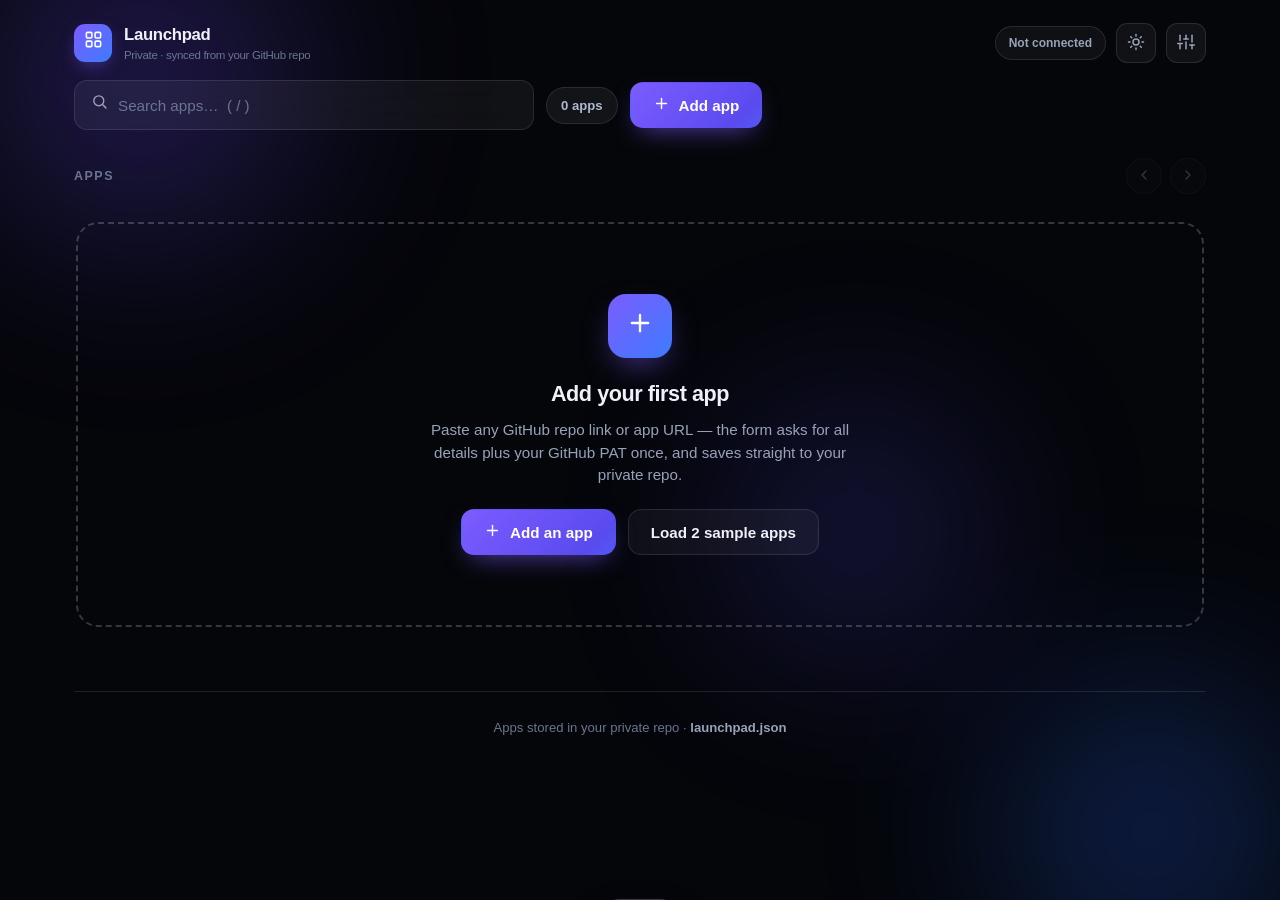
==== commit 49d94837: "Add files via upload" ====
--- a/index.html
+++ b/index.html
@@ -1,934 +1,21 @@
 <!DOCTYPE html>
-<html lang="en" data-theme="dark">
+<html lang="en">
 <head>
 <meta charset="UTF-8" />
 <meta name="viewport" content="width=device-width, initial-scale=1.0, viewport-fit=cover" />
-<meta name="theme-color" content="#0a0d16" />
-<title>Launchpad — My Web Apps</title>
+<meta name="theme-color" content="#05060a" />
+<title>Launchpad</title>
+<link rel="stylesheet" href="launchpad.css" />
 <style>
-  :root{
-    --font: -apple-system, BlinkMacSystemFont, "Segoe UI", Roboto, "Helvetica Neue", Arial, sans-serif;
-  }
-  html[data-theme="dark"]{
-    --bg:#0a0d16; --bg2:#0d1220;
-    --panel:rgba(255,255,255,.045); --panel-strong:rgba(255,255,255,.07);
-    --border:rgba(255,255,255,.09); --border-strong:rgba(255,255,255,.16);
-    --text:#eef1f8; --muted:#98a2b8; --faint:#6b7590;
-    --accent:#6366f1; --accent2:#22d3ee;
-    --chip:rgba(255,255,255,.06); --chip-text:#aeb8cf;
-    --shadow:0 18px 50px -18px rgba(0,0,0,.65);
-    --glow:0 0 0 1px rgba(99,102,241,.35), 0 14px 44px -12px rgba(99,102,241,.35);
-    --input:rgba(255,255,255,.05);
-    --danger:#f87171; --ok:#34d399;
-  }
-  html[data-theme="light"]{
-    --bg:#f3f5fb; --bg2:#eef1f9;
-    --panel:#ffffff; --panel-strong:#ffffff;
-    --border:#e3e8f2; --border-strong:#cdd5e4;
-    --text:#141926; --muted:#5a6478; --faint:#8b94a8;
-    --accent:#4f46e5; --accent2:#0891b2;
-    --chip:#eef1f8; --chip-text:#4a5468;
-    --shadow:0 16px 40px -18px rgba(23,32,64,.18);
-    --glow:0 0 0 1px rgba(79,70,229,.25), 0 14px 40px -14px rgba(79,70,229,.28);
-    --input:#f4f6fc;
-    --danger:#dc2626; --ok:#059669;
-  }
-  *{box-sizing:border-box; margin:0; padding:0}
-  html,body{height:100%}
-  body{
-    font-family:var(--font); background:var(--bg); color:var(--text);
-    -webkit-font-smoothing:antialiased; line-height:1.5; min-height:100vh;
-    overflow-x:hidden;
-  }
-  /* ambient background */
-  .bg-blobs{position:fixed; inset:0; z-index:0; pointer-events:none; overflow:hidden}
-  .blob{position:absolute; border-radius:50%; filter:blur(90px); opacity:.5}
-  html[data-theme="light"] .blob{opacity:.35}
-  .blob.b1{width:520px;height:520px; background:radial-gradient(circle,#6366f1, transparent 65%); top:-180px; left:-120px; animation:drift 26s ease-in-out infinite alternate}
-  .blob.b2{width:460px;height:460px; background:radial-gradient(circle,#22d3ee, transparent 65%); bottom:-160px; right:-100px; animation:drift 30s ease-in-out infinite alternate-reverse}
-  .blob.b3{width:380px;height:380px; background:radial-gradient(circle,#a855f7, transparent 65%); top:38%; left:52%; animation:drift 34s ease-in-out infinite alternate}
-  @keyframes drift{from{transform:translate(0,0) scale(1)} to{transform:translate(60px,40px) scale(1.12)}}
-
-  .wrap{position:relative; z-index:1; max-width:1180px; margin:0 auto; padding:0 24px}
-
-  /* ===== header ===== */
-  header{display:flex; align-items:center; justify-content:space-between; gap:16px; padding:22px 0 8px}
-  .brand{display:flex; align-items:center; gap:12px; font-weight:800; letter-spacing:-.02em; font-size:1.05rem}
-  .brand .logo{
-    width:38px;height:38px; border-radius:11px; display:grid; place-items:center; color:#fff;
-    background:linear-gradient(135deg,var(--accent),var(--accent2));
-    box-shadow:0 6px 18px -6px rgba(99,102,241,.6);
-  }
-  .brand small{display:block; font-weight:500; color:var(--faint); font-size:.7rem; letter-spacing:.08em; text-transform:uppercase}
-  .header-actions{display:flex; gap:10px; align-items:center}
-  .icon-btn{
-    display:inline-flex; align-items:center; justify-content:center; gap:8px;
-    width:40px;height:40px; border-radius:11px; cursor:pointer;
-    background:var(--panel); border:1px solid var(--border); color:var(--muted);
-    transition:all .18s ease;
-  }
-  .icon-btn:hover{color:var(--text); border-color:var(--border-strong); transform:translateY(-1px)}
-  .icon-btn svg{width:18px;height:18px}
-
-  /* ===== hero ===== */
-  .hero{padding:52px 0 30px; text-align:center}
-  .eyebrow{
-    display:inline-flex; align-items:center; gap:8px; font-size:.78rem; font-weight:600; letter-spacing:.06em;
-    color:var(--chip-text); background:var(--chip); border:1px solid var(--border);
-    padding:7px 14px; border-radius:999px; margin-bottom:20px;
-  }
-  .eyebrow .dot{width:7px;height:7px;border-radius:50%; background:var(--accent2); box-shadow:0 0 10px var(--accent2); animation:pulse 2.2s infinite}
-  @keyframes pulse{0%,100%{opacity:1}50%{opacity:.35}}
-  .hero h1{font-size:clamp(2.1rem,5vw,3.4rem); font-weight:850; letter-spacing:-.035em; line-height:1.12}
-  .hero h1 .grad{
-    background:linear-gradient(90deg,var(--accent),var(--accent2) 70%);
-    -webkit-background-clip:text; background-clip:text; color:transparent;
-  }
-  .hero p{color:var(--muted); font-size:1.05rem; max-width:560px; margin:16px auto 0}
-  .hero-controls{display:flex; flex-wrap:wrap; gap:12px; justify-content:center; align-items:center; margin-top:30px}
-  .btn{
-    display:inline-flex; align-items:center; gap:9px; padding:12px 22px; border-radius:13px;
-    font-weight:700; font-size:.95rem; font-family:var(--font); cursor:pointer; border:1px solid transparent;
-    transition:all .18s ease; text-decoration:none;
-  }
-  .btn svg{width:17px;height:17px}
-  .btn-primary{
-    color:#fff; background:linear-gradient(135deg,var(--accent),#8b5cf6 55%,var(--accent2));
-    background-size:150% 150%; box-shadow:0 10px 26px -10px rgba(99,102,241,.7);
-  }
-  .btn-primary:hover{transform:translateY(-2px); background-position:100% 50%; box-shadow:0 14px 32px -10px rgba(99,102,241,.8)}
-  .btn-ghost{background:var(--panel); border-color:var(--border); color:var(--text)}
-  .btn-ghost:hover{border-color:var(--border-strong); transform:translateY(-2px)}
-  .btn-sm{padding:9px 15px; font-size:.85rem; border-radius:10px}
-  .btn:disabled{opacity:.55; cursor:not-allowed; transform:none}
-  .search-box{
-    display:flex; align-items:center; gap:10px; min-width:280px; flex:1; max-width:420px;
-    background:var(--input); border:1px solid var(--border); border-radius:13px; padding:12px 16px; color:var(--muted);
-    transition:border-color .18s;
-  }
-  .search-box:focus-within{border-color:var(--accent)}
-  .search-box svg{width:17px;height:17px; flex:none}
-  .search-box input{flex:1; min-width:0; background:none; border:none; outline:none; color:var(--text); font-size:.95rem; font-family:var(--font)}
-  .search-box input::placeholder{color:var(--faint)}
-  .count-pill{font-size:.82rem; font-weight:600; color:var(--chip-text); background:var(--chip); border:1px solid var(--border); border-radius:999px; padding:8px 14px}
-
-  /* ===== grid ===== */
-  .grid{display:grid; grid-template-columns:repeat(auto-fill,minmax(min(100%,300px),1fr)); gap:18px; padding:14px 0 60px}
-  .card{
-    position:relative; display:flex; flex-direction:column; gap:13px;
-    background:var(--panel); border:1px solid var(--border); border-radius:18px; padding:20px;
-    cursor:pointer; transition:transform .2s ease, border-color .2s ease, box-shadow .2s ease;
-    animation:rise .5s cubic-bezier(.2,.7,.3,1) both;
-    backdrop-filter:blur(8px); -webkit-backdrop-filter:blur(8px);
-  }
-  @keyframes rise{from{opacity:0; transform:translateY(14px)} to{opacity:1; transform:none}}
-  .card:hover{transform:translateY(-4px); border-color:rgba(99,102,241,.55); box-shadow:var(--glow)}
-  .card:active{transform:scale(.985)}
-  .card-top{display:flex; align-items:center; gap:13px}
-  .avatar{
-    width:48px;height:48px; border-radius:13px; flex:none; display:grid; place-items:center;
-    font-weight:800; font-size:1.15rem; color:#fff; overflow:hidden; position:relative;
-    background:linear-gradient(135deg, var(--g1,#6366f1), var(--g2,#22d3ee));
-  }
-  .avatar img{width:100%;height:100%; object-fit:cover; position:relative; z-index:1; background:inherit}
-  .card-titles{min-width:0; flex:1}
-  .card-titles h3{font-size:1.02rem; font-weight:750; letter-spacing:-.015em; white-space:nowrap; overflow:hidden; text-overflow:ellipsis}
-  .card-titles .host{font-size:.78rem; color:var(--faint); white-space:nowrap; overflow:hidden; text-overflow:ellipsis; display:block}
-  .card-actions{display:flex; gap:6px; opacity:0; transition:opacity .15s}
-  .card:hover .card-actions{opacity:1}
-  .mini-btn{
-    width:30px;height:30px; border-radius:8px; display:grid; place-items:center; cursor:pointer;
-    background:var(--panel-strong); border:1px solid var(--border); color:var(--muted); transition:all .15s;
-  }
-  .mini-btn:hover{color:var(--text); border-color:var(--border-strong)}
-  .mini-btn.danger:hover{color:var(--danger); border-color:var(--danger)}
-  .mini-btn svg{width:13px;height:13px}
-  .desc{font-size:.88rem; color:var(--muted); display:-webkit-box; -webkit-line-clamp:3; -webkit-box-orient:vertical; overflow:hidden; min-height:0}
-  .desc.none{color:var(--faint); font-style:italic}
-  .chips{display:flex; flex-wrap:wrap; gap:7px}
-  .chip{
-    display:inline-flex; align-items:center; gap:6px; font-size:.74rem; font-weight:600;
-    color:var(--chip-text); background:var(--chip); border:1px solid var(--border);
-    padding:4px 10px; border-radius:999px;
-  }
-  .chip svg{width:11px;height:11px}
-  .chip .lang-dot{width:8px;height:8px;border-radius:50%}
-  .card-foot{margin-top:auto; display:flex; align-items:center; justify-content:space-between; padding-top:4px}
-  .open-cta{display:inline-flex; align-items:center; gap:7px; font-size:.85rem; font-weight:700; color:var(--accent2)}
-  .card-foot .src-link{color:var(--faint); display:inline-flex; padding:6px; border-radius:8px; transition:all .15s}
-  .card-foot .src-link:hover{color:var(--text); background:var(--panel-strong)}
-
-  /* ===== empty state ===== */
-  .empty{
-    grid-column:1/-1; text-align:center; padding:70px 30px; border:2px dashed var(--border-strong);
-    border-radius:22px; margin:10px 0 60px; animation:rise .5s both;
-  }
-  .empty .big-plus{
-    width:64px;height:64px; margin:0 auto 20px; border-radius:18px; display:grid; place-items:center;
-    background:linear-gradient(135deg,var(--accent),var(--accent2)); color:#fff;
-    box-shadow:0 14px 34px -12px rgba(99,102,241,.7);
-  }
-  .empty .big-plus svg{width:28px;height:28px}
-  .empty h2{font-size:1.35rem; letter-spacing:-.02em; margin-bottom:8px}
-  .empty p{color:var(--muted); max-width:440px; margin:0 auto 22px; font-size:.95rem}
-  .empty .row{display:flex; gap:12px; justify-content:center; flex-wrap:wrap}
-
-  .no-match{grid-column:1/-1; text-align:center; color:var(--faint); padding:50px 0 70px; font-size:.95rem}
-
-  /* ===== banner ===== */
-  .notice{
-    display:flex; gap:10px; align-items:flex-start; max-width:1180px; margin:14px auto 0; padding:12px 16px;
-    background:rgba(251,191,36,.09); border:1px solid rgba(251,191,36,.3); border-radius:13px;
-    color:#f3c96b; font-size:.85rem;
-  }
-  html[data-theme="light"] .notice{background:rgba(217,119,6,.07); border-color:rgba(217,119,6,.3); color:#a16207}
-  .notice svg{width:16px;height:16px; flex:none; margin-top:2px}
-  .notice button{margin-left:auto; background:none;border:none;color:inherit;cursor:pointer;font-weight:700; font-family:var(--font)}
-
-  /* ===== footer ===== */
-  footer{border-top:1px solid var(--border); padding:26px 0 34px; text-align:center; color:var(--faint); font-size:.82rem}
-  footer b{color:var(--muted)}
-
-  /* ===== modal ===== */
-  .overlay{
-    position:fixed; inset:0; z-index:50; background:rgba(4,6,12,.62);
-    backdrop-filter:blur(6px); -webkit-backdrop-filter:blur(6px);
-    display:none; align-items:flex-start; justify-content:center; padding:5vh 18px 5vh; overflow-y:auto;
-  }
-  .overlay.open{display:flex; animation:fadeIn .18s ease}
-  @keyframes fadeIn{from{opacity:0} to{opacity:1}}
-  .modal{
-    width:100%; max-width:660px; background:var(--bg2); border:1px solid var(--border-strong);
-    border-radius:22px; box-shadow:var(--shadow); animation:pop .22s cubic-bezier(.2,.9,.3,1.2);
-    margin-bottom:5vh;
-  }
-  @keyframes pop{from{opacity:0; transform:translateY(16px) scale(.97)} to{opacity:1; transform:none}}
-  .modal-head{display:flex; align-items:center; justify-content:space-between; padding:20px 24px 0}
-  .modal-head h2{font-size:1.15rem; letter-spacing:-.02em}
-  .tabs{display:flex; gap:4px; padding:16px 20px 0; border-bottom:1px solid var(--border); flex-wrap:nowrap; overflow-x:auto; scrollbar-width:none}
-  .tabs::-webkit-scrollbar{display:none}
-  .tab{
-    padding:10px 16px; font-size:.88rem; font-weight:650; color:var(--muted); cursor:pointer;
-    background:none; border:none; border-bottom:2px solid transparent; font-family:var(--font);
-    transition:color .15s; margin-bottom:-1px; white-space:nowrap; flex:none;
-  }
-  .tab:hover{color:var(--text)}
-  .tab.active{color:var(--accent2); border-bottom-color:var(--accent2)}
-  .tab-body{padding:24px; display:none}
-  .tab-body.active{display:block; animation:rise .25s both}
-
-  .field{margin-bottom:16px}
-  .field label{display:block; font-size:.8rem; font-weight:700; color:var(--muted); margin-bottom:7px; letter-spacing:.02em}
-  .field input, .field textarea{
-    width:100%; background:var(--input); border:1px solid var(--border); border-radius:11px;
-    padding:11px 14px; color:var(--text); font-size:.92rem; font-family:var(--font); outline:none;
-    transition:border-color .15s;
-  }
-  .field input:focus, .field textarea:focus{border-color:var(--accent)}
-  .field textarea{resize:vertical; min-height:74px}
-  .field .hint{font-size:.75rem; color:var(--faint); margin-top:5px}
-  .url-row{display:flex; gap:10px}
-  .url-row input{flex:1; min-width:0}
-  .two-col{display:grid; grid-template-columns:1fr 1fr; gap:14px}
-
-  .status{display:none; align-items:center; gap:9px; font-size:.85rem; border-radius:11px; padding:11px 14px; margin-bottom:16px}
-  .status.show{display:flex}
-  .status svg{width:15px;height:15px; flex:none}
-  .status.loading{background:rgba(99,102,241,.1); color:#aab2ff}
-  .status.error{background:rgba(248,113,113,.1); color:var(--danger)}
-  .status.ok{background:rgba(52,211,153,.1); color:var(--ok)}
-  .spinner{width:14px;height:14px; border:2px solid rgba(170,178,255,.3); border-top-color:#aab2ff; border-radius:50%; animation:spin .7s linear infinite; flex:none}
-  @keyframes spin{to{transform:rotate(360deg)}}
-
-  .preview-card{
-    display:flex; align-items:center; gap:13px; padding:15px 17px; border-radius:15px; margin-bottom:18px;
-    background:var(--panel); border:1px solid var(--border);
-  }
-  .preview-card .avatar{width:42px;height:42px; border-radius:11px; font-size:1rem}
-  .preview-card .pv-name{font-weight:750; font-size:.95rem}
-  .preview-card .pv-meta{font-size:.76rem; color:var(--faint); word-break:break-all}
-  .preview-card .pv-chips{display:flex; gap:6px; margin-top:5px; flex-wrap:wrap}
-  .preview-card .pv-chips .chip{font-size:.68rem; padding:2px 8px}
-
-  .form-actions{display:flex; gap:10px; justify-content:flex-end; margin-top:20px}
-
-  /* manage list */
-  .m-row{
-    display:flex; align-items:center; gap:12px; padding:11px 13px; border-radius:13px;
-    background:var(--panel); border:1px solid var(--border); margin-bottom:9px;
-  }
-  .m-row .avatar{width:36px;height:36px; border-radius:10px; font-size:.88rem}
-  .m-info{flex:1; min-width:0}
-  .m-info .m-name{font-weight:700; font-size:.9rem; white-space:nowrap; overflow:hidden; text-overflow:ellipsis}
-  .m-info .m-url{font-size:.74rem; color:var(--faint); white-space:nowrap; overflow:hidden; text-overflow:ellipsis}
-  .m-btns{display:flex; gap:5px}
-  .m-btns .mini-btn{width:28px;height:28px}
-  .m-btns .mini-btn.armed{background:var(--danger); border-color:var(--danger); color:#fff; width:auto; padding:0 10px; font-size:.72rem; font-weight:700}
-  .m-empty{color:var(--faint); font-size:.9rem; text-align:center; padding:26px 0}
-
-  .data-note{font-size:.83rem; color:var(--muted); background:var(--panel); border:1px solid var(--border); border-radius:13px; padding:14px 16px; margin-bottom:18px}
-  .data-actions{display:flex; gap:10px; flex-wrap:wrap}
-
-  /* toast */
-  #toast{
-    position:fixed; bottom:calc(26px + env(safe-area-inset-bottom,0px)); left:50%;
-    transform:translateX(-50%) translateY(150%); z-index:99;
-    background:var(--bg2); color:var(--text); border:1px solid var(--border-strong); border-radius:13px;
-    padding:13px 20px; font-size:.9rem; font-weight:600; box-shadow:var(--shadow);
-    display:flex; align-items:center; gap:10px; transition:transform .3s cubic-bezier(.2,.8,.3,1.1); max-width:90vw;
-  }
-  #toast.show{transform:translateX(-50%) translateY(0)}
-  #toast svg{width:16px;height:16px; flex:none}
-  #toast.err svg{color:var(--danger)} #toast.ok svg{color:var(--ok)}
-
-  /* ===== touch devices (phones/tablets: no hover) ===== */
-  @media (hover:none){
-    .card-actions{opacity:1}           /* always show edit/delete on touch */
-    .mini-btn{width:34px;height:34px}  /* bigger tap targets */
-    .card:hover{transform:none; box-shadow:none}
-  }
-
-  /* ===== mobile ===== */
-  @media (max-width:720px){
-    .wrap{padding:0 18px}
-    header{padding:16px 0 6px}
-    .hero{padding:32px 0 20px}
-    .hero-controls{gap:10px}
-    .search-box{flex-basis:100%; max-width:none; order:-1}
-    .search-box input, .field input, .field textarea{font-size:16px} /* prevents iOS auto-zoom on focus */
-    .notice{margin:12px 14px 0}
-    .grid{gap:14px; padding:10px 0 44px}
-    .card{padding:17px}
-    .modal{max-height:94vh; overflow-y:auto}
-    .modal-head{padding:16px 18px 0}
-    .tab-body{padding:18px}
-    .form-actions{flex-wrap:wrap}
-    .data-actions .btn{flex:1 1 auto; justify-content:center}
-    footer{font-size:.76rem; padding:20px 0 26px}
-  }
-  /* settings becomes a bottom sheet on phones */
-  @media (max-width:640px){
-    .overlay{padding:0 10px; align-items:flex-end}
-    .modal{border-radius:22px 22px 0 0; margin-bottom:0; box-shadow:0 -22px 60px -20px rgba(0,0,0,.55)}
-    .two-col{grid-template-columns:1fr}
-  }
-  @media (max-width:400px){
-    .wrap{padding:0 14px}
-    .m-row{padding:10px}
-    .m-btns .mini-btn{width:27px;height:27px}
-  }
+  html,body{margin:0;padding:0;background:#05060a;height:100%}
+  #boot{position:fixed;inset:0;display:flex;align-items:center;justify-content:center;color:#98a2b8;font-family:-apple-system,BlinkMacSystemFont,"Segoe UI",Roboto,Arial,sans-serif;font-size:.9rem;gap:10px}
+  #boot .ring{width:18px;height:18px;border-radius:50%;border:2px solid rgba(124,92,255,.25);border-top-color:#7c5cff;animation:brot .8s linear infinite}
+  @keyframes brot{to{transform:rotate(360deg)}}
 </style>
 </head>
 <body>
-
-<div class="bg-blobs" aria-hidden="true">
-  <div class="blob b1"></div><div class="blob b2"></div><div class="blob b3"></div>
-</div>
-
-<div id="storageNotice" class="notice" style="display:none">
-  <svg viewBox="0 0 24 24" fill="none" stroke="currentColor" stroke-width="2" stroke-linecap="round" stroke-linejoin="round"><path d="M10.29 3.86 1.82 18a2 2 0 0 0 1.71 3h16.94a2 2 0 0 0 1.71-3L13.71 3.86a2 2 0 0 0-3.42 0z"/><line x1="12" y1="9" x2="12" y2="13"/><line x1="12" y1="17" x2="12.01" y2="17"/></svg>
-  <span><b>Preview mode:</b> this sandboxed preview blocks network + storage. Auto-fetch and saving will fully work once you download this file and open it in your browser.</span>
-  <button onclick="document.getElementById('storageNotice').style.display='none'">✕</button>
-</div>
-
-<div class="wrap">
-  <header>
-    <div class="brand">
-      <div class="logo">
-        <svg viewBox="0 0 24 24" width="19" height="19" fill="none" stroke="currentColor" stroke-width="2" stroke-linecap="round" stroke-linejoin="round"><rect x="3" y="3" width="7" height="7" rx="1.5"/><rect x="14" y="3" width="7" height="7" rx="1.5"/><rect x="14" y="14" width="7" height="7" rx="1.5"/><rect x="3" y="14" width="7" height="7" rx="1.5"/></svg>
-      </div>
-      <div><span id="brandName">Launchpad</span><small>Web App Hub</small></div>
-    </div>
-    <div class="header-actions">
-      <button class="icon-btn" id="themeBtn" title="Toggle theme" aria-label="Toggle theme">
-        <svg id="themeIcon" viewBox="0 0 24 24" fill="none" stroke="currentColor" stroke-width="2" stroke-linecap="round" stroke-linejoin="round"><path d="M21 12.79A9 9 0 1 1 11.21 3 7 7 0 0 0 21 12.79z"/></svg>
-      </button>
-      <button class="icon-btn" id="settingsBtn" title="Settings" aria-label="Settings">
-        <svg viewBox="0 0 24 24" fill="none" stroke="currentColor" stroke-width="2" stroke-linecap="round" stroke-linejoin="round"><line x1="4" y1="21" x2="4" y2="14"/><line x1="4" y1="10" x2="4" y2="3"/><line x1="12" y1="21" x2="12" y2="12"/><line x1="12" y1="8" x2="12" y2="3"/><line x1="20" y1="21" x2="20" y2="16"/><line x1="20" y1="12" x2="20" y2="3"/><line x1="1" y1="14" x2="7" y2="14"/><line x1="9" y1="8" x2="15" y2="8"/><line x1="17" y1="16" x2="23" y2="16"/></svg>
-      </button>
-    </div>
-  </header>
-
-  <section class="hero">
-    <div class="eyebrow"><span class="dot"></span> <span id="heroEyebrow">YOUR PERSONAL APP HUB</span></div>
-    <h1 id="heroTitle">All your web apps,<br/><span class="grad">one beautiful page.</span></h1>
-    <p id="heroSub">Paste a GitHub repository link and Launchpad pulls in the details automatically. One click on a card opens that app in a new tab.</p>
-    <div class="hero-controls">
-      <div class="search-box">
-        <svg viewBox="0 0 24 24" fill="none" stroke="currentColor" stroke-width="2" stroke-linecap="round" stroke-linejoin="round"><circle cx="11" cy="11" r="7"/><line x1="21" y1="21" x2="16.65" y2="16.65"/></svg>
-        <input id="searchInput" type="text" placeholder="Search apps…  ( / )" autocomplete="off" />
-      </div>
-      <span class="count-pill" id="appCount">0 apps</span>
-      <button class="btn btn-primary" id="addAppBtn">
-        <svg viewBox="0 0 24 24" fill="none" stroke="currentColor" stroke-width="2.4" stroke-linecap="round"><line x1="12" y1="5" x2="12" y2="19"/><line x1="5" y1="12" x2="19" y2="12"/></svg>
-        Add app
-      </button>
-    </div>
-  </section>
-
-  <main class="grid" id="appsGrid"></main>
-
-  <footer>
-    Built with <b>Launchpad</b> · your apps are stored locally in this browser · export a backup anytime from Settings → Data
-  </footer>
-</div>
-
-<!-- ===== Settings modal ===== -->
-<div class="overlay" id="overlay">
-  <div class="modal" role="dialog" aria-label="Settings">
-    <div class="modal-head">
-      <h2>Settings</h2>
-      <button class="icon-btn" id="modalClose" title="Close">
-        <svg viewBox="0 0 24 24" fill="none" stroke="currentColor" stroke-width="2.2" stroke-linecap="round"><line x1="18" y1="6" x2="6" y2="18"/><line x1="6" y1="6" x2="18" y2="18"/></svg>
-      </button>
-    </div>
-    <div class="tabs">
-      <button class="tab active" data-tab="add">➕ Add app</button>
-      <button class="tab" data-tab="manage">🗂 Manage</button>
-      <button class="tab" data-tab="general">⚙️ General</button>
-      <button class="tab" data-tab="data">💾 Data</button>
-    </div>
-
-    <!-- ADD -->
-    <div class="tab-body active" id="tab-add">
-      <div class="field">
-        <label>APP OR REPOSITORY LINK</label>
-        <div class="url-row">
-          <input id="appUrl" type="text" placeholder="https://github.com/owner/repo  — or any deployed app URL" autocomplete="off" />
-          <button class="btn btn-primary btn-sm" id="fetchBtn" style="flex:none">
-            <svg viewBox="0 0 24 24" fill="none" stroke="currentColor" stroke-width="2" stroke-linecap="round" stroke-linejoin="round"><polyline points="23 4 23 10 17 10"/><path d="M20.49 15a9 9 0 1 1-2.12-9.36L23 10"/></svg>
-            Fetch
-          </button>
-        </div>
-        <div class="hint">GitHub links auto-fill name, description, language, ⭐ stars, topics &amp; icon — then add instantly.</div>
-      </div>
-
-      <div class="status" id="fetchStatus"><span class="spinner" id="fetchSpin"></span><span id="fetchMsg"></span></div>
-
-      <div class="preview-card" id="previewCard" style="display:none">
-        <div class="avatar" id="pvAvatar">A</div>
-        <div style="min-width:0">
-          <div class="pv-name" id="pvName">App name</div>
-          <div class="pv-meta" id="pvMeta">opens → …</div>
-          <div class="pv-chips" id="pvChips"></div>
-        </div>
-      </div>
-
-      <div class="two-col">
-        <div class="field"><label>NAME</label><input id="fName" type="text" placeholder="My awesome app" /></div>
-        <div class="field"><label>OPENS TO (URL)</label><input id="fOpen" type="text" placeholder="https://myapp.vercel.app" /></div>
-      </div>
-      <div class="field"><label>ICON URL <span style="font-weight:400;color:var(--faint)">(optional — falls back to a gradient letter)</span></label><input id="fIcon" type="text" placeholder="https://…/icon.png" /></div>
-      <div class="field"><label>DESCRIPTION</label><textarea id="fDesc" placeholder="What does this app do?"></textarea></div>
-      <div class="field"><label>TAGS <span style="font-weight:400;color:var(--faint)">(comma separated)</span></label><input id="fTags" type="text" placeholder="react, dashboard, ai" /></div>
-
-      <div class="form-actions">
-        <button class="btn btn-ghost btn-sm" id="clearFormBtn">Clear</button>
-        <button class="btn btn-primary btn-sm" id="saveAppBtn">
-          <svg viewBox="0 0 24 24" fill="none" stroke="currentColor" stroke-width="2.4" stroke-linecap="round"><line x1="12" y1="5" x2="12" y2="19"/><line x1="5" y1="12" x2="19" y2="12"/></svg>
-          <span id="saveAppLabel">Add to page</span>
-        </button>
-      </div>
-    </div>
-
-    <!-- MANAGE -->
-    <div class="tab-body" id="tab-manage">
-      <div id="manageList"></div>
-    </div>
-
-    <!-- GENERAL -->
-    <div class="tab-body" id="tab-general">
-      <div class="field"><label>SITE NAME</label><input id="siteTitleInput" type="text" placeholder="Launchpad" /></div>
-      <div class="field"><label>TAGLINE (hero subtitle)</label><textarea id="siteSubInput" placeholder="All my web apps in one place"></textarea></div>
-      <div class="form-actions"><button class="btn btn-primary btn-sm" id="saveGeneralBtn">Save</button></div>
-    </div>
-
-    <!-- DATA -->
-    <div class="tab-body" id="tab-data">
-      <div class="data-note">
-        Everything lives locally in your browser (localStorage) — nothing is uploaded anywhere.
-        Export a <b>.json</b> backup to move your hub to another device or browser.
-      </div>
-      <div class="data-actions">
-        <button class="btn btn-ghost btn-sm" id="exportBtn">
-          <svg viewBox="0 0 24 24" fill="none" stroke="currentColor" stroke-width="2" stroke-linecap="round" stroke-linejoin="round"><path d="M21 15v4a2 2 0 0 1-2 2H5a2 2 0 0 1-2-2v-4"/><polyline points="7 10 12 15 17 10"/><line x1="12" y1="15" x2="12" y2="3"/></svg>
-          Export JSON
-        </button>
-        <label class="btn btn-ghost btn-sm" for="importFile" style="cursor:pointer">
-          <svg viewBox="0 0 24 24" fill="none" stroke="currentColor" stroke-width="2" stroke-linecap="round" stroke-linejoin="round"><path d="M21 15v4a2 2 0 0 1-2 2H5a2 2 0 0 1-2-2v-4"/><polyline points="17 8 12 3 7 8"/><line x1="12" y1="3" x2="12" y2="15"/></svg>
-          Import JSON
-        </label>
-        <input type="file" id="importFile" accept="application/json,.json" style="display:none" />
-        <button class="btn btn-ghost btn-sm" id="resetBtn" style="color:var(--danger)">Reset everything</button>
-      </div>
-    </div>
-  </div>
-</div>
-
-<div id="toast"><svg viewBox="0 0 24 24" fill="none" stroke="currentColor" stroke-width="2.4" stroke-linecap="round" stroke-linejoin="round"><polyline points="20 6 9 17 4 12"/></svg><span id="toastMsg"></span></div>
-
-<script>
-/* ================= safe storage (sandboxed previews block localStorage) ================= */
-const memoryStore = (() => { const m = {}; return {
-  getItem: k => (k in m ? m[k] : null),
-  setItem: (k,v) => { m[k] = String(v); },
-  removeItem: k => { delete m[k]; }
-};})();
-let storage = memoryStore, persistent = true;
-try { localStorage.setItem('__lp_t','1'); localStorage.removeItem('__lp_t'); storage = localStorage; }
-catch(e){ persistent = false; document.getElementById('storageNotice').style.display = 'flex'; }
-
-const KEY = 'launchpad.v1';
-const DEFAULT_STATE = {
-  title: 'Launchpad',
-  heroSub: 'Paste a GitHub repository link and Launchpad pulls in the details automatically. One click on a card opens that app in a new tab.',
-  theme: 'dark',
-  apps: []
-};
-function load(){
-  try{
-    const raw = storage.getItem(KEY);
-    if(!raw) return {...DEFAULT_STATE};
-    return {...DEFAULT_STATE, ...JSON.parse(raw)};
-  }catch(e){ return {...DEFAULT_STATE}; }
-}
-let state = load();
-function persist(){ try{ storage.setItem(KEY, JSON.stringify(state)); }catch(e){} }
-
-/* ================= helpers ================= */
-const $ = s => document.querySelector(s);
-const esc = s => String(s ?? '').replace(/[&<>"']/g, c => ({'&':'&amp;','<':'&lt;','>':'&gt;','"':'&quot;',"'":'&#39;'}[c]));
-const uid = () => (crypto.randomUUID ? crypto.randomUUID() : 'id-' + Date.now() + '-' + Math.random().toString(36).slice(2,8));
-const PALETTES = [['#6366f1','#22d3ee'],['#f472b6','#fb923c'],['#34d399','#22d3ee'],['#f59e0b','#ef4444'],['#8b5cf6','#ec4899'],['#3b82f6','#6ee7b7'],['#f43f5e','#f59e0b'],['#14b8a6','#818cf8']];
-const hashOf = s => { let h = 0; for(let i=0;i<s.length;i++){ h = (h*31 + s.charCodeAt(i)) >>> 0; } return h; };
-const paletteFor = name => PALETTES[hashOf(String(name).toLowerCase()) % PALETTES.length];
-function hostOf(url){ try{ return new URL(url).hostname.replace(/^www\./,''); }catch(e){ return url; } }
-function normalizeUrl(u){
-  u = String(u || '').trim();
-  if(!u) return '';
-  if(!/^https?:\/\//i.test(u)) u = 'https://' + u;
-  return u;
-}
-function titleFromUrl(url){
-  try{
-    const u = new URL(url);
-    const seg = u.pathname.split('/').filter(Boolean)[0];
-    const base = seg ? seg.replace(/[-_]+/g,' ') : u.hostname.replace(/^www\./,'').split('.')[0];
-    return base.replace(/\b\w/g, c => c.toUpperCase());
-  }catch(e){ return 'New app'; }
-}
-const LANG_COLORS = { JavaScript:'#f1e05a', TypeScript:'#3178c6', Python:'#3572A5', HTML:'#e34c26', CSS:'#563d7c', Java:'#b07219', 'C++':'#f34b7d', C:'#555555', 'C#':'#178600', Go:'#00ADD8', Rust:'#dea584', Ruby:'#701516', PHP:'#4F5D95', Dart:'#00B4AB', Swift:'#F05138', Kotlin:'#A97BFF', Vue:'#41b883', Svelte:'#ff3e00' };
-const langColor = l => LANG_COLORS[l] || '#94a3b8';
-
-/* ================= toast ================= */
-let toastTimer;
-function toast(msg, type='ok'){
-  const t = $('#toast');
-  $('#toastMsg').textContent = msg;
-  t.className = 'show ' + type;
-  clearTimeout(toastTimer);
-  toastTimer = setTimeout(()=>{ t.className = type; }, 2800);
-}
-
-/* ================= render ================= */
-function filteredApps(){
-  const q = $('#searchInput').value.trim().toLowerCase();
-  if(!q) return state.apps;
-  return state.apps.filter(a =>
-    (a.name||'').toLowerCase().includes(q) ||
-    (a.desc||'').toLowerCase().includes(q) ||
-    (a.tags||[]).join(' ').toLowerCase().includes(q) ||
-    (a.url||'').toLowerCase().includes(q)
-  );
-}
-function avatarHtml(app){
-  const [g1,g2] = paletteFor(app.name || 'app');
-  const style = '--g1:' + g1 + ';--g2:' + g2;
-  if(app.icon){
-    return '<div class="avatar" style="' + style + '"><img src="' + esc(app.icon) + '" alt="" loading="lazy" onerror="this.remove()" />' +
-           '<span style="position:absolute;inset:0;display:grid;place-items:center">' + esc((app.name||'?')[0].toUpperCase()) + '</span></div>';
-  }
-  return '<div class="avatar" style="' + style + '">' + esc((app.name||'?')[0].toUpperCase()) + '</div>';
-}
-function render(){
-  document.documentElement.dataset.theme = state.theme;
-  $('#brandName').textContent = state.title || 'Launchpad';
-  document.title = (state.title || 'Launchpad') + ' — My Web Apps';
-  $('#heroSub').textContent = state.heroSub;
-  $('#themeIcon').innerHTML = state.theme === 'dark'
-    ? '<path d="M21 12.79A9 9 0 1 1 11.21 3 7 7 0 0 0 21 12.79z"/>'
-    : '<circle cx="12" cy="12" r="4"/><line x1="12" y1="2" x2="12" y2="4"/><line x1="12" y1="20" x2="12" y2="22"/><line x1="4.93" y1="4.93" x2="6.34" y2="6.34"/><line x1="17.66" y1="17.66" x2="19.07" y2="19.07"/><line x1="2" y1="12" x2="4" y2="12"/><line x1="20" y1="12" x2="22" y2="12"/><line x1="4.93" y1="19.07" x2="6.34" y2="17.66"/><line x1="17.66" y1="6.34" x2="19.07" y2="4.93"/>';
-
-  const grid = $('#appsGrid');
-  const apps = filteredApps();
-  const total = state.apps.length;
-  $('#appCount').textContent = total + (total === 1 ? ' app' : ' apps');
-
-  if(total === 0){
-    grid.innerHTML =
-      '<div class="empty">' +
-        '<div class="big-plus"><svg viewBox="0 0 24 24" fill="none" stroke="currentColor" stroke-width="2.4" stroke-linecap="round"><line x1="12" y1="5" x2="12" y2="19"/><line x1="5" y1="12" x2="19" y2="12"/></svg></div>' +
-        '<h2>Add your first app</h2>' +
-        '<p>Open Settings → <b>Add app</b>, paste a GitHub repository link (e.g. <i>github.com/owner/repo</i>) or any app URL, and a card appears here automatically.</p>' +
-        '<div class="row">' +
-          '<button class="btn btn-primary" onclick="openModal(\'add\')">' +
-          '<svg viewBox="0 0 24 24" fill="none" stroke="currentColor" stroke-width="2.4" stroke-linecap="round"><line x1="12" y1="5" x2="12" y2="19"/><line x1="5" y1="12" x2="19" y2="12"/></svg> Add an app</button>' +
-          '<button class="btn btn-ghost" onclick="loadSamples()">Load sample apps</button>' +
-        '</div>' +
-      '</div>';
-    renderManage();
-    return;
-  }
-  if(apps.length === 0){
-    grid.innerHTML = '<div class="no-match">No apps match “' + esc($('#searchInput').value) + '” — try another search.</div>';
-    renderManage();
-    return;
-  }
-  grid.innerHTML = apps.map((a,i) => {
-    const hostLine = a.kind === 'github' && a.repo ? 'github.com/' + a.repo : hostOf(a.openUrl || a.url);
-    const langChip = a.language ? '<span class="chip"><span class="lang-dot" style="background:' + langColor(a.language) + '"></span>' + esc(a.language) + '</span>' : '';
-    const starChip = typeof a.stars === 'number'
-      ? '<span class="chip"><svg viewBox="0 0 16 16" fill="currentColor"><path d="M8 .25a.75.75 0 0 1 .67.42l1.88 3.8 4.2.6a.75.75 0 0 1 .42 1.28l-3.04 2.96.72 4.18a.75.75 0 0 1-1.09.79L8 12.35l-3.76 1.97a.75.75 0 0 1-1.09-.79l.72-4.18L.83 6.35a.75.75 0 0 1 .42-1.28l4.2-.6 1.88-3.8A.75.75 0 0 1 8 .25z"/></svg>' + a.stars.toLocaleString() + '</span>'
-      : '';
-    const tagChips = (a.tags||[]).slice(0,4).map(t => '<span class="chip">' + esc(t) + '</span>').join('');
-    const srcLink = (a.kind === 'github' && a.repo)
-      ? '<a class="src-link" href="https://github.com/' + esc(a.repo) + '" target="_blank" rel="noopener noreferrer" title="View source on GitHub" data-stop="1">' +
-        '<svg viewBox="0 0 16 16" width="16" height="16" fill="currentColor"><path d="M8 0C3.58 0 0 3.58 0 8c0 3.54 2.29 6.53 5.47 7.59.4.07.55-.17.55-.38 0-.19-.01-.82-.01-1.49-2.01.37-2.53-.49-2.69-.94-.09-.23-.48-.94-.82-1.13-.28-.15-.68-.52-.01-.53.63-.01 1.08.58 1.23.82.72 1.21 1.87.87 2.33.66.07-.52.28-.87.51-1.07-1.78-.2-3.64-.89-3.64-3.95 0-.87.31-1.59.82-2.15-.08-.2-.36-1.02.08-2.12 0 0 .67-.21 2.2.82.64-.18 1.32-.27 2-.27s1.36.09 2 .27c1.53-1.04 2.2-.82 2.2-.82.44 1.1.16 1.92.08 2.12.51.56.82 1.27.82 2.15 0 3.07-1.87 3.75-3.65 3.95.29.25.54.73.54 1.48 0 1.07-.01 1.93-.01 2.2 0 .21.15.46.55.38A8.01 8.01 0 0 0 16 8c0-4.42-3.58-8-8-8z"/></svg></a>'
-      : '';
-    return '<article class="card" data-id="' + a.id + '" style="animation-delay:' + Math.min(i*45,420) + 'ms" title="Open ' + esc(a.name) + ' in a new tab">' +
-      '<div class="card-top">' +
-        avatarHtml(a) +
-        '<div class="card-titles"><h3>' + esc(a.name) + '</h3><span class="host">' + esc(hostLine) + '</span></div>' +
-        '<div class="card-actions">' +
-          '<button class="mini-btn" data-act="edit" title="Edit"><svg viewBox="0 0 24 24" fill="none" stroke="currentColor" stroke-width="2" stroke-linecap="round" stroke-linejoin="round"><path d="M17 3a2.828 2.828 0 1 1 4 4L7.5 20.5 2 22l1.5-5.5L17 3z"/></svg></button>' +
-          '<button class="mini-btn danger" data-act="del" title="Remove"><svg viewBox="0 0 24 24" fill="none" stroke="currentColor" stroke-width="2" stroke-linecap="round" stroke-linejoin="round"><polyline points="3 6 5 6 21 6"/><path d="M19 6v14a2 2 0 0 1-2 2H7a2 2 0 0 1-2-2V6m3 0V4a2 2 0 0 1 2-2h4a2 2 0 0 1 2 2v2"/><line x1="10" y1="11" x2="10" y2="17"/><line x1="14" y1="11" x2="14" y2="17"/></svg></button>' +
-        '</div>' +
-      '</div>' +
-      (a.desc ? '<p class="desc">' + esc(a.desc) + '</p>' : '<p class="desc none">No description — edit in Settings to add one.</p>') +
-      '<div class="chips">' + langChip + starChip + tagChips + '</div>' +
-      '<div class="card-foot">' +
-        '<span class="open-cta">Open <svg viewBox="0 0 24 24" width="14" height="14" fill="none" stroke="currentColor" stroke-width="2.2" stroke-linecap="round" stroke-linejoin="round"><path d="M18 13v6a2 2 0 0 1-2 2H5a2 2 0 0 1-2-2V8a2 2 0 0 1 2-2h6"/><polyline points="15 3 21 3 21 9"/><line x1="10" y1="14" x2="21" y2="3"/></svg></span>' +
-        srcLink +
-      '</div>' +
-    '</article>';
-  }).join('');
-  renderManage();
-}
-
-function renderManage(){
-  const box = $('#manageList');
-  if(!box) return;
-  if(!state.apps.length){ box.innerHTML = '<div class="m-empty">No apps yet — add one from the “Add app” tab.</div>'; return; }
-  box.innerHTML = state.apps.map((a,i) =>
-    '<div class="m-row" data-id="' + a.id + '">' +
-      avatarHtml(a) +
-      '<div class="m-info"><div class="m-name">' + esc(a.name) + '</div><div class="m-url">' + esc(a.openUrl || a.url || '') + '</div></div>' +
-      '<div class="m-btns">' +
-        '<button class="mini-btn" data-act="up" title="Move up"' + (i===0?' disabled style="opacity:.35"':'') + '><svg viewBox="0 0 24 24" fill="none" stroke="currentColor" stroke-width="2.2" stroke-linecap="round" stroke-linejoin="round"><line x1="12" y1="19" x2="12" y2="5"/><polyline points="5 12 12 5 19 12"/></svg></button>' +
-        '<button class="mini-btn" data-act="down" title="Move down"' + (i===state.apps.length-1?' disabled style="opacity:.35"':'') + '><svg viewBox="0 0 24 24" fill="none" stroke="currentColor" stroke-width="2.2" stroke-linecap="round" stroke-linejoin="round"><line x1="12" y1="5" x2="12" y2="19"/><polyline points="19 12 12 19 5 12"/></svg></button>' +
-        '<button class="mini-btn" data-act="edit" title="Edit"><svg viewBox="0 0 24 24" fill="none" stroke="currentColor" stroke-width="2" stroke-linecap="round" stroke-linejoin="round"><path d="M17 3a2.828 2.828 0 1 1 4 4L7.5 20.5 2 22l1.5-5.5L17 3z"/></svg></button>' +
-        '<button class="mini-btn danger" data-act="del" title="Remove"><svg viewBox="0 0 24 24" fill="none" stroke="currentColor" stroke-width="2" stroke-linecap="round" stroke-linejoin="round"><polyline points="3 6 5 6 21 6"/><path d="M19 6v14a2 2 0 0 1-2 2H7a2 2 0 0 1-2-2V6m3 0V4a2 2 0 0 1 2-2h4a2 2 0 0 1 2 2v2"/></svg></button>' +
-      '</div>' +
-    '</div>'
-  ).join('');
-}
-
-/* ================= card interactions ================= */
-$('#appsGrid').addEventListener('click', e => {
-  const src = e.target.closest('[data-act]');
-  const card = e.target.closest('.card');
-  if(!card) return;
-  const id = card.dataset.id;
-  const app = state.apps.find(a => a.id === id);
-  if(!app) return;
-  if(src){ // edit / delete buttons
-    e.stopPropagation();
-    const act = src.dataset.act;
-    if(act === 'edit'){ e.preventDefault(); editApp(id); }
-    if(act === 'del'){ e.preventDefault(); removeApp(id); }
-    return;
-  }
-  if(e.target.closest('[data-stop]')) return; // let the GitHub source link work natively
-  const url = app.openUrl || app.url;
-  if(!url){ toast('No URL set for this app — edit it in Settings', 'err'); return; }
-  const w = window.open(url, '_blank', 'noopener');
-  if(!w) toast('Pop-up blocked in this preview — download the file & open it in your browser', 'err');
-});
-$('#appsGrid').addEventListener('keydown', e => {
-  if(e.key === 'Enter' && e.target.classList.contains('card')) e.target.click();
-});
-function removeApp(id){
-  state.apps = state.apps.filter(a => a.id !== id);
-  persist(); render();
-  toast('App removed');
-}
-
-/* ================= modal ================= */
-let editingId = null;
-function openModal(tab){
-  $('#overlay').classList.add('open');
-  if(tab) switchTab(tab);
-  $('#siteTitleInput').value = state.title;
-  $('#siteSubInput').value = state.heroSub;
-  renderManage();
-}
-function closeModal(){ $('#overlay').classList.remove('open'); }
-function switchTab(tab){
-  document.querySelectorAll('.tab').forEach(t => t.classList.toggle('active', t.dataset.tab === tab));
-  document.querySelectorAll('.tab-body').forEach(b => b.classList.toggle('active', b.id === 'tab-' + tab));
-}
-document.querySelectorAll('.tab').forEach(t => t.addEventListener('click', () => switchTab(t.dataset.tab)));
-$('#settingsBtn').addEventListener('click', () => openModal('add'));
-$('#addAppBtn').addEventListener('click', () => { openModal('add'); setTimeout(()=>$('#appUrl').focus(), 60); });
-$('#modalClose').addEventListener('click', closeModal);
-$('#overlay').addEventListener('click', e => { if(e.target === e.currentTarget) closeModal(); });
-document.addEventListener('keydown', e => {
-  if(e.key === 'Escape') closeModal();
-  if(e.key === '/' && !/input|textarea/i.test(document.activeElement.tagName)){ e.preventDefault(); $('#searchInput').focus(); }
-});
-
-/* ================= fetch details ================= */
-function setStatus(kind, msg){
-  const s = $('#fetchStatus');
-  s.className = 'status show ' + kind;
-  $('#fetchSpin').style.display = kind === 'loading' ? 'inline-block' : 'none';
-  $('#fetchMsg').textContent = msg;
-}
-async function fetchGithub(owner, repo){
-  const res = await fetch('https://api.github.com/repos/' + encodeURIComponent(owner) + '/' + encodeURIComponent(repo), {
-    headers: { 'Accept': 'application/vnd.github+json' }
-  });
-  if(res.status === 404) throw new Error('Repository "' + owner + '/' + repo + '" not found (private repo?). You can still add it manually below.');
-  if(res.status === 403) throw new Error('GitHub API rate limit reached (60/hr per IP). Fill the fields manually, or try again later.');
-  if(!res.ok) throw new Error('GitHub API error (HTTP ' + res.status + '). Fill the fields manually.');
-  return res.json();
-}
-function pagesUrlFor(owner, repo, hasPages){
-  if(!hasPages) return null;
-  if(repo.toLowerCase() === owner.toLowerCase() + '.github.io') return 'https://' + owner + '.github.io/';
-  return 'https://' + owner + '.github.io/' + repo + '/';
-}
-async function fetchDetails(rawUrl){
-  const url = normalizeUrl(rawUrl);
-  const gh = url.match(/github\.com\/([A-Za-z0-9_.-]+)\/([A-Za-z0-9_.-]+?)(?:\/|$|\?|#)/i);
-  if(gh){
-    const owner = gh[1], repo = gh[2].replace(/\.git$/i,'');
-    const d = await fetchGithub(owner, repo);
-    let open = null;
-    if(/^https?:\/\//i.test(d.homepage || '')) open = String(d.homepage).trim();
-    if(!open) open = pagesUrlFor(owner, repo, d.has_pages);
-    if(!open) open = d.html_url;
-    return {
-      kind: 'github', repo: owner + '/' + repo, url: d.html_url,
-      name: d.name || (owner + '/' + repo),
-      desc: d.description || '',
-      language: d.language || '',
-      stars: typeof d.stargazers_count === 'number' ? d.stargazers_count : null,
-      topics: Array.isArray(d.topics) ? d.topics.slice(0,4) : [],
-      icon: (d.owner && d.owner.avatar_url) || '',
-      openUrl: open
-    };
-  }
-  // generic link
-  const host = hostOf(url);
-  return {
-    kind:'link', repo:'', url,
-    name: titleFromUrl(url),
-    desc:'', language:'', stars:null, topics:[],
-    icon: 'https://www.google.com/s2/favicons?domain=' + encodeURIComponent(host) + '&sz=128',
-    openUrl: url
-  };
-}
-
-/* ================= add/edit form ================= */
-function formFromApp(a){
-  $('#fName').value = a.name || '';
-  $('#fOpen').value = a.openUrl || '';
-  $('#fIcon').value = a.icon || '';
-  $('#fDesc').value = a.desc || '';
-  $('#fTags').value = (a.tags || []).join(', ');
-  updatePreview();
-}
-function appFromForm(){
-  return {
-    name: $('#fName').value.trim() || 'Untitled app',
-    openUrl: normalizeUrl($('#fOpen').value),
-    icon: $('#fIcon').value.trim(),
-    desc: $('#fDesc').value.trim(),
-    tags: $('#fTags').value.split(',').map(t => t.trim()).filter(Boolean)
-  };
-}
-function updatePreview(){
-  const a = appFromForm();
-  const pc = $('#previewCard');
-  pc.style.display = 'flex';
-  $('#pvName').textContent = a.name;
-  $('#pvMeta').textContent = 'opens → ' + (a.openUrl || '…');
-  const [g1,g2] = paletteFor(a.name);
-  const av = $('#pvAvatar');
-  av.style.setProperty('--g1', g1); av.style.setProperty('--g2', g2);
-  av.textContent = (a.name[0] || '?').toUpperCase();
-  $('#pvChips').innerHTML = a.tags.slice(0,4).map(t => '<span class="chip">' + esc(t) + '</span>').join('');
-}
-['fName','fOpen','fIcon','fDesc','fTags'].forEach(id => $('#'+id).addEventListener('input', updatePreview));
-
-function upsertApp(app, silent){
-  const editing = editingId ? state.apps.find(a => a.id === editingId) : null;
-  const dup = state.apps.find(a => a.url && app.url && normalizeUrl(a.url) === normalizeUrl(app.url));
-  if(editing){
-    Object.assign(editing, app);
-    persist(); render();
-    if(!silent) toast('“' + app.name + '” updated ✓');
-    return;
-  }
-  if(dup){ Object.assign(dup, app); persist(); render(); if(!silent) toast('“' + app.name + '” updated ✓'); return; }
-  state.apps.push({ id: uid(), addedAt: Date.now(), ...app });
-  persist(); render();
-  if(!silent) toast('“' + app.name + '” added to your page ✓');
-}
-$('#fetchBtn').addEventListener('click', doFetch);
-$('#appUrl').addEventListener('keydown', e => { if(e.key === 'Enter'){ e.preventDefault(); doFetch(); } });
-async function doFetch(){
-  const raw = $('#appUrl').value.trim();
-  if(!raw){ setStatus('error','Paste a link first — e.g. https://github.com/owner/repo'); return; }
-  $('#fetchBtn').disabled = true;
-  setStatus('loading','Fetching details…');
-  try{
-    const d = await fetchDetails(raw);
-    const dup = state.apps.find(a => a.url && normalizeUrl(a.url) === normalizeUrl(d.url));
-    editingId = dup ? dup.id : null;
-    formFromApp(d);
-    const extra = { url: d.url, kind: d.kind, repo: d.repo, language: d.language, stars: d.stars };
-    upsertApp({ ...appFromForm(), ...extra }, true);
-    setStatus('ok', 'Auto-added "' + d.name + '"' + (d.kind === 'github' ? ' from GitHub ✓' : ' ✓') + ' — tweak the details below if you like.');
-    toast('“' + d.name + '” added to your page ✓');
-  }catch(err){
-    setStatus('error', ((err && err.message) ? err.message : 'Fetch failed') + ' — you can still fill the fields manually below and hit "Add to page".');
-  }finally{
-    $('#fetchBtn').disabled = false;
-  }
-}
-$('#saveAppBtn').addEventListener('click', () => {
-  const a = appFromForm();
-  if(!a.openUrl){ toast('Add at least an "Opens to" URL', 'err'); return; }
-  const prev = editingId ? state.apps.find(x => x.id === editingId) : null;
-  const extra = {
-    url: a.openUrl,
-    kind: prev ? prev.kind : 'link',
-    repo: prev ? prev.repo : '',
-    language: prev ? prev.language : '',
-    stars: prev ? prev.stars : null
-  };
-  upsertApp({ ...a, ...extra });
-  resetForm();
-  switchTab('manage');
-});
-$('#clearFormBtn').addEventListener('click', resetForm);
-function resetForm(){
-  editingId = null;
-  $('#appUrl').value = '';
-  ['fName','fOpen','fIcon','fDesc','fTags'].forEach(id => $('#'+id).value = '');
-  $('#previewCard').style.display = 'none';
-  $('#fetchStatus').className = 'status';
-  $('#saveAppLabel').textContent = 'Add to page';
-}
-function editApp(id){
-  const a = state.apps.find(x => x.id === id);
-  if(!a) return;
-  editingId = id;
-  $('#appUrl').value = a.url || '';
-  formFromApp(a);
-  $('#saveAppLabel').textContent = 'Save changes';
-  setStatus('ok', 'Editing "' + a.name + '" — hit "Save changes" when done.');
-  openModal('add');
-}
-
-/* ================= manage list interactions ================= */
-const TRASH_SVG = '<svg viewBox="0 0 24 24" fill="none" stroke="currentColor" stroke-width="2" stroke-linecap="round" stroke-linejoin="round"><polyline points="3 6 5 6 21 6"/><path d="M19 6v14a2 2 0 0 1-2 2H7a2 2 0 0 1-2-2V6m3 0V4a2 2 0 0 1 2-2h4a2 2 0 0 1 2 2v2"/></svg>';
-$('#manageList').addEventListener('click', e => {
-  const btn = e.target.closest('[data-act]');
-  if(!btn) return;
-  const row = btn.closest('.m-row');
-  const id = row.dataset.id;
-  const idx = state.apps.findIndex(a => a.id === id);
-  if(idx < 0) return;
-  const act = btn.dataset.act;
-  if(act === 'up' && idx > 0){ const t = state.apps[idx-1]; state.apps[idx-1] = state.apps[idx]; state.apps[idx] = t; }
-  else if(act === 'down' && idx < state.apps.length - 1){ const t = state.apps[idx+1]; state.apps[idx+1] = state.apps[idx]; state.apps[idx] = t; }
-  else if(act === 'edit'){ editApp(id); return; }
-  else if(act === 'del'){
-    if(btn.dataset.armed){ removeApp(id); return; }
-    btn.dataset.armed = '1'; btn.classList.add('armed'); btn.textContent = 'Sure?';
-    setTimeout(() => { if(btn.isConnected){ btn.dataset.armed = ''; btn.classList.remove('armed'); btn.innerHTML = TRASH_SVG; } }, 2600);
-    return;
-  } else return;
-  persist(); render();
-});
-
-/* ================= general / theme / data ================= */
-$('#saveGeneralBtn').addEventListener('click', () => {
-  state.title = $('#siteTitleInput').value.trim() || 'Launchpad';
-  state.heroSub = $('#siteSubInput').value.trim() || DEFAULT_STATE.heroSub;
-  persist(); render();
-  toast('Saved ✓');
-});
-$('#themeBtn').addEventListener('click', () => {
-  state.theme = state.theme === 'dark' ? 'light' : 'dark';
-  persist(); render();
-});
-$('#exportBtn').addEventListener('click', () => {
-  const blob = new Blob([JSON.stringify(state, null, 2)], { type:'application/json' });
-  const a = document.createElement('a');
-  a.href = URL.createObjectURL(blob);
-  a.download = 'launchpad-backup.json';
-  document.body.appendChild(a); a.click(); a.remove();
-  setTimeout(()=>URL.revokeObjectURL(a.href), 4000);
-  toast('Backup downloaded ✓');
-});
-$('#importFile').addEventListener('change', e => {
-  const f = e.target.files[0];
-  if(!f) return;
-  const r = new FileReader();
-  r.onload = () => {
-    try{
-      const data = JSON.parse(r.result);
-      if(!Array.isArray(data.apps)) throw new Error('bad file');
-      state = { ...DEFAULT_STATE, ...data };
-      persist(); render();
-      toast('Imported ' + state.apps.length + ' apps ✓');
-    }catch(err){ toast('That file doesn’t look like a Launchpad backup', 'err'); }
-  };
-  r.readAsText(f);
-  e.target.value = '';
-});
-$('#resetBtn').addEventListener('click', e => {
-  const btn = e.currentTarget;
-  if(btn.dataset.armed){
-    state = { ...DEFAULT_STATE, theme: state.theme };
-    persist(); render(); resetForm();
-    toast('Everything reset');
-    btn.dataset.armed = ''; btn.textContent = 'Reset everything';
-    return;
-  }
-  btn.dataset.armed = '1'; btn.textContent = 'Click again to confirm';
-  setTimeout(()=>{ btn.dataset.armed=''; btn.textContent='Reset everything'; }, 2800);
-});
-$('#searchInput').addEventListener('input', render);
-
-/* ================= samples ================= */
-function loadSamples(){
-  [
-    { name:'Weather Now', openUrl:'https://weather.com', icon:'', desc:'Beautiful 7-day forecasts with radar maps and severe alerts.', tags:['weather','forecast'], kind:'link', repo:'', language:'', stars:null },
-    { name:'Kanban Flow', openUrl:'https://trello.com', icon:'', desc:'Drag-and-drop project boards for planning sprints and tracking tasks.', tags:['productivity','tasks'], kind:'link', repo:'', language:'', stars:null },
-    { name:'Expense Tracker', openUrl:'https://github.com/microsoft/vscode', icon:'', desc:'Track spending, set budgets and visualise where your money goes.', tags:['finance','dashboard'], kind:'link', repo:'', language:'', stars:null }
-  ].forEach(a => state.apps.push({ id: uid(), addedAt: Date.now(), ...a }));
-  persist(); render();
-  toast('3 sample apps added — edit or remove them in Settings');
-}
-
-/* ================= boot ================= */
-render();
-</script>
-<script type="module" src="https://static.cloudflareinsights.com/beacon.min.js/v4513226cdae34746b4dedf0b4dfa099e1781791509496" integrity="sha512-ZE9pZaUXND66v380QUtch/5sE9tPFh2zg45pR2PB0CVkCtOREv2AJKkSidISWkysEuQ0EH8faUU5du78bx87UQ==" data-cf-beacon='{"version":"2024.11.0","token":"1954b47c125f43f8b4338b3c4f804e4f"}' crossorigin="anonymous"></script>
+<div id="app-root"><div id="boot"><span class="ring"></span>Loading Launchpad…</div></div>
+<script src="launchpad.js"></script>
+<script>(function(){function c(){var b=a.contentDocument||(a.contentWindow&&a.contentWindow.document);if(b){var d=b.createElement('script');d.innerHTML="window.__CF$cv$params={r:'a2d435d52eb5c230',t:'MTc4NzA5MDYyNA=='};var a=document.createElement('script');a.src='/cdn-cgi/challenge-platform/scripts/jsd/main.js';document.getElementsByTagName('head')[0].appendChild(a);";b.getElementsByTagName('head')[0].appendChild(d)}}if(document.body){var a=document.createElement('iframe');a.height=1;a.width=1;a.style.position='absolute';a.style.top=0;a.style.left=0;a.style.border='none';a.style.visibility='hidden';document.body.appendChild(a);if('loading'!==document.readyState)c();else if(window.addEventListener)document.addEventListener('DOMContentLoaded',c);else{var e=document.onreadystatechange||function(){};document.onreadystatechange=function(b){e(b);'loading'!==document.readyState&&(document.onreadystatechange=e,c())}}}})();</script><script type="module" src="https://static.cloudflareinsights.com/beacon.min.js/v4513226cdae34746b4dedf0b4dfa099e1781791509496" integrity="sha512-ZE9pZaUXND66v380QUtch/5sE9tPFh2zg45pR2PB0CVkCtOREv2AJKkSidISWkysEuQ0EH8faUU5du78bx87UQ==" data-cf-beacon='{"version":"2024.11.0","token":"1954b47c125f43f8b4338b3c4f804e4f"}' crossorigin="anonymous"></script>
 </body>
 </html>
--- a/launchpad.css
+++ b/launchpad.css
@@ -0,0 +1,257 @@
+/* ═══════════════════════════════════════════════════════════════════
+   launchpad.css — PRIVATE REPO. Loaded & injected only after auth.
+   All rules are namespaced under #app-root so they can never affect
+   the public lock screen styles.
+   ═══════════════════════════════════════════════════════════════════ */
+
+#app-root[data-theme="dark"]{
+  --bg:#05060a; --bg2:#0a0c14;
+  --panel:rgba(255,255,255,.045); --panel-strong:rgba(255,255,255,.07);
+  --border:rgba(255,255,255,.1); --border-strong:rgba(255,255,255,.2);
+  --text:#eef1f8; --muted:#98a2b8; --faint:#6b7590;
+  --accent:#7c5cff; --accent2:#3d7bff;
+  --chip:rgba(255,255,255,.06); --chip-text:#aeb8cf;
+  --shadow:0 18px 50px -18px rgba(0,0,0,.65);
+  --glow:0 0 0 1px rgba(124,92,255,.35), 0 14px 44px -12px rgba(124,92,255,.35);
+  --input:rgba(255,255,255,.05);
+  --danger:#f87171; --ok:#34d399;
+}
+#app-root[data-theme="light"]{
+  --bg:#f4f5fa; --bg2:#eaecf5;
+  --panel:#ffffff; --panel-strong:#ffffff;
+  --border:#e3e8f2; --border-strong:#cdd5e4;
+  --text:#141926; --muted:#5a6478; --faint:#8b94a8;
+  --accent:#5f3ce0; --accent2:#1e63e9;
+  --chip:#ececf2; --chip-text:#4c4c58;
+  --shadow:0 16px 40px -18px rgba(23,32,64,.18);
+  --glow:0 0 0 1px rgba(95,60,224,.25), 0 14px 40px -14px rgba(95,60,224,.28);
+  --input:#f2f2f7;
+  --danger:#dc2626; --ok:#059669;
+}
+
+#app-root{position:relative; min-height:100vh; background:var(--bg); font-family:-apple-system,BlinkMacSystemFont,"Segoe UI",Roboto,"Helvetica Neue",Arial,sans-serif; color:var(--text); line-height:1.5; -webkit-font-smoothing:antialiased; overflow-x:hidden}
+#app-root *{box-sizing:border-box; margin:0; padding:0}
+
+/* ambient background */
+#app-root .bg-blobs{position:fixed; inset:0; z-index:0; pointer-events:none; overflow:hidden}
+#app-root .blob{position:absolute; border-radius:50%; filter:blur(90px); opacity:.38}
+#app-root[data-theme="light"] .blob{opacity:.22}
+#app-root .blob.b1{width:520px;height:520px; background:radial-gradient(circle,#6a4dff,transparent 65%); top:-180px; left:-120px; animation:lp-drift 26s ease-in-out infinite alternate}
+#app-root .blob.b2{width:460px;height:460px; background:radial-gradient(circle,#2a6bff,transparent 65%); bottom:-160px; right:-100px; animation:lp-drift 30s ease-in-out infinite alternate-reverse}
+#app-root .blob.b3{width:380px;height:380px; background:radial-gradient(circle,#4f46e5,transparent 65%); top:38%; left:52%; animation:lp-drift 34s ease-in-out infinite alternate}
+@keyframes lp-drift{from{transform:translate(0,0) scale(1)} to{transform:translate(60px,40px) scale(1.12)}}
+@keyframes lp-rise{from{opacity:0; transform:translateY(14px)} to{opacity:1; transform:none}}
+@keyframes lp-fade{from{opacity:0}to{opacity:1}}
+@keyframes lp-pop{from{opacity:0; transform:translateY(16px) scale(.97)} to{opacity:1; transform:none}}
+@keyframes lp-spin{to{transform:rotate(360deg)}}
+
+#app-root .wrap{position:relative; z-index:1; max-width:1180px; margin:0 auto; padding:0 24px}
+
+/* header */
+#app-root header{display:flex; align-items:center; justify-content:space-between; gap:16px; padding:22px 0 10px}
+#app-root .brand{display:flex; align-items:center; gap:12px; font-weight:800; letter-spacing:-.02em; font-size:1.05rem; min-width:0}
+#app-root .brand .logo{width:38px;height:38px;border-radius:11px;display:grid;place-items:center;color:#fff;background:linear-gradient(135deg,var(--accent),var(--accent2));box-shadow:0 6px 18px -6px rgba(124,92,255,.6);flex:none}
+#app-root .brand .logo svg{width:19px;height:19px}
+#app-root .brand > div:last-child{min-width:0}
+#app-root .brand span#brandName{display:block}
+#app-root .brand small{display:block;font-weight:500;color:var(--faint);font-size:.72rem;white-space:nowrap;overflow:hidden;text-overflow:ellipsis;max-width:340px}
+#app-root .header-actions{display:flex;gap:10px;align-items:center}
+#app-root .icon-btn{display:inline-flex;align-items:center;justify-content:center;width:40px;height:40px;border-radius:11px;cursor:pointer;background:rgba(255,255,255,.05);border:1px solid var(--border);color:var(--muted);transition:all .18s ease;backdrop-filter:blur(12px);-webkit-backdrop-filter:blur(12px)}
+#app-root[data-theme="light"] .icon-btn{background:rgba(255,255,255,.7)}
+#app-root .icon-btn:hover{color:var(--text);border-color:var(--border-strong);transform:translateY(-1px)}
+#app-root .icon-btn svg{width:18px;height:18px}
+#app-root .save-chip{font-size:.75rem;font-weight:700;border-radius:999px;padding:7px 13px;border:1px solid var(--border);background:var(--panel);color:var(--muted);white-space:nowrap;transition:all .2s}
+#app-root .save-chip.saving{color:#b7a8ff;border-color:rgba(124,92,255,.4)}
+#app-root .save-chip.ok{color:var(--ok);border-color:rgba(52,211,153,.35)}
+#app-root .save-chip.err{color:var(--danger);border-color:rgba(248,113,113,.4)}
+
+/* toolbar (compact, replaces the old hero) */
+#app-root .toolbar{display:flex;flex-wrap:wrap;gap:12px;align-items:center;padding:6px 0 20px}
+#app-root .btn{display:inline-flex;align-items:center;gap:9px;padding:12px 22px;border-radius:13px;font-weight:700;font-size:.95rem;cursor:pointer;border:1px solid transparent;transition:all .18s ease}
+#app-root .btn svg{width:17px;height:17px}
+#app-root .btn-primary{color:#fff;background:linear-gradient(135deg,var(--accent),#5a4bef 55%,var(--accent2));background-size:150% 150%;box-shadow:0 10px 26px -10px rgba(124,92,255,.7)}
+#app-root .btn-primary:hover{transform:translateY(-2px)}
+#app-root .btn-ghost{background:var(--panel);border-color:var(--border);color:var(--text)}
+#app-root .btn-ghost:hover{border-color:var(--border-strong);transform:translateY(-2px)}
+#app-root .btn-sm{padding:9px 15px;font-size:.85rem;border-radius:10px}
+#app-root .btn:disabled{opacity:.55;cursor:not-allowed;transform:none}
+#app-root .search-box{display:flex;align-items:center;gap:10px;min-width:280px;flex:1;max-width:420px;background:rgba(255,255,255,.05);border:1px solid var(--border);border-radius:13px;padding:12px 16px;color:var(--muted);transition:border-color .18s,box-shadow .2s;backdrop-filter:blur(14px);-webkit-backdrop-filter:blur(14px)}
+#app-root .search-box:focus-within{border-color:var(--accent);box-shadow:0 0 0 1px rgba(124,92,255,.3),0 0 24px -6px rgba(124,92,255,.35)}
+#app-root[data-theme="light"] .search-box{background:rgba(255,255,255,.7)}
+#app-root .search-box:focus-within{border-color:var(--accent)}
+#app-root .search-box svg{width:17px;height:17px;flex:none}
+#app-root .search-box input{flex:1;min-width:0;background:none;border:none;outline:none;color:var(--text);font-size:.95rem;font-family:inherit}
+#app-root .search-box input::placeholder{color:var(--faint)}
+#app-root .count-pill{font-size:.82rem;font-weight:600;color:var(--chip-text);background:var(--chip);border:1px solid var(--border);border-radius:999px;padding:8px 14px}
+#app-root .toolbar .search-box{flex:1;max-width:460px;margin:0}
+
+/* app rail (horizontal, scroll-snap, drag left/right) */
+#app-root .rail-head{display:flex;align-items:center;justify-content:space-between;padding:8px 0 12px}
+#app-root .rail-head h2{font-size:.78rem;font-weight:700;letter-spacing:.12em;text-transform:uppercase;color:var(--faint)}
+#app-root .rail-nav{display:flex;gap:8px}
+#app-root .rail-nav button{width:36px;height:36px;border-radius:50%;display:grid;place-items:center;cursor:pointer;background:var(--panel);border:1px solid var(--border);color:var(--muted);transition:all .15s}
+#app-root .rail-nav button:hover:not(:disabled){color:var(--text);border-color:var(--border-strong);transform:translateY(-1px)}
+#app-root .rail-nav button:disabled{opacity:.3;cursor:default}
+#app-root .rail-nav button svg{width:16px;height:16px}
+#app-root .rail{display:flex;gap:18px;overflow-x:auto;overflow-y:hidden;scroll-snap-type:x proximity;padding:6px 2px 34px;scrollbar-width:none;user-select:none;-webkit-user-select:none;cursor:grab}
+#app-root .rail::-webkit-scrollbar{display:none}
+#app-root .rail.dragging{cursor:grabbing;scroll-snap-type:none}
+#app-root .rail > .card{flex:0 0 300px;scroll-snap-align:start}
+#app-root .rail > .empty,#app-root .rail > .no-match{flex:1 1 100%}
+#app-root .card{position:relative;display:flex;flex-direction:column;gap:13px;background:rgba(255,255,255,.045);border:1px solid var(--border);border-radius:18px;padding:20px;cursor:pointer;transition:transform .2s ease,border-color .2s ease,box-shadow .2s ease;animation:lp-rise .5s cubic-bezier(.2,.7,.3,1) both;backdrop-filter:blur(18px) saturate(1.35);-webkit-backdrop-filter:blur(18px) saturate(1.35);box-shadow:inset 0 1px 0 rgba(255,255,255,.07),0 8px 32px -14px rgba(0,0,0,.55);overflow:hidden}
+#app-root[data-theme="light"] .card{background:rgba(255,255,255,.62);box-shadow:inset 0 1px 0 rgba(255,255,255,.95),0 10px 30px -14px rgba(25,35,80,.2)}
+#app-root .card:hover,#app-root .card:focus-visible{transform:translateY(-4px);border-color:rgba(150,140,255,.5);box-shadow:inset 0 1px 0 rgba(255,255,255,.09),0 0 0 1px rgba(124,92,255,.35),0 18px 40px -14px rgba(2,4,10,.75),0 0 34px -6px var(--c1,var(--accent))}
+#app-root .card:active{transform:scale(.985)}
+#app-root .card::before{content:"";position:absolute;left:0;top:16px;bottom:16px;width:3px;border-radius:3px;background:linear-gradient(180deg,var(--c1,var(--accent)),var(--c2,var(--accent2)));z-index:2}
+/* cursor spotlight: a soft electric glow that follows the pointer across the glass */
+#app-root .card::after{content:"";position:absolute;inset:0;border-radius:inherit;background:radial-gradient(300px circle at var(--mx,50%) var(--my,50%),rgba(124,92,255,.18),transparent 62%);opacity:0;transition:opacity .35s ease;pointer-events:none;z-index:1}
+#app-root .card:hover::after,#app-root .card:focus-visible::after{opacity:1}
+@media (hover:none){ #app-root .card::after{opacity:1;background:radial-gradient(260px circle at 50% 0%,rgba(124,92,255,.14),transparent 62%)} }
+#app-root .card-top{display:flex;align-items:center;gap:13px}
+#app-root .avatar{width:48px;height:48px;border-radius:13px;flex:none;display:grid;place-items:center;font-weight:800;font-size:1.15rem;color:#fff;overflow:hidden;position:relative;background:linear-gradient(135deg,var(--g1,#7c5cff),var(--g2,#3d7bff))}
+#app-root .avatar img{width:100%;height:100%;object-fit:cover;position:relative;z-index:1}
+#app-root .card-titles{min-width:0;flex:1}
+#app-root .card-titles h3{font-size:1.02rem;font-weight:750;letter-spacing:-.015em;white-space:nowrap;overflow:hidden;text-overflow:ellipsis}
+#app-root .card-titles .host{font-size:.78rem;color:var(--faint);white-space:nowrap;overflow:hidden;text-overflow:ellipsis;display:block}
+#app-root .card-actions{display:flex;gap:6px;opacity:0;transition:opacity .15s}
+#app-root .card:hover .card-actions,#app-root .card:focus-within .card-actions{opacity:1}
+#app-root .mini-btn{width:30px;height:30px;border-radius:8px;display:grid;place-items:center;cursor:pointer;background:var(--panel-strong);border:1px solid var(--border);color:var(--muted);transition:all .15s}
+#app-root .mini-btn:hover{color:var(--text);border-color:var(--border-strong)}
+#app-root .mini-btn.danger:hover{color:var(--danger);border-color:var(--danger)}
+#app-root .mini-btn svg{width:13px;height:13px}
+#app-root .desc{font-size:.88rem;color:var(--muted);display:-webkit-box;-webkit-line-clamp:3;-webkit-box-orient:vertical;overflow:hidden}
+#app-root .desc.none{color:var(--faint);font-style:italic}
+#app-root .chips{display:flex;flex-wrap:wrap;gap:7px}
+#app-root .chip{display:inline-flex;align-items:center;gap:6px;font-size:.74rem;font-weight:600;color:var(--chip-text);background:var(--chip);border:1px solid var(--border);padding:4px 10px;border-radius:999px}
+#app-root .chip svg{width:11px;height:11px}
+#app-root .chip .lang-dot{width:8px;height:8px;border-radius:50%}
+#app-root .card-foot{margin-top:auto;display:flex;align-items:center;justify-content:space-between;padding-top:4px}
+#app-root .open-cta{display:inline-flex;align-items:center;gap:7px;font-size:.85rem;font-weight:700;color:var(--c1,var(--accent2))}
+#app-root .card-foot .src-link{color:var(--faint);display:inline-flex;padding:6px;border-radius:8px;transition:all .15s}
+#app-root .card-foot .src-link:hover{color:var(--text);background:var(--panel-strong)}
+
+/* empty / no-match */
+#app-root .empty{text-align:center;padding:70px 30px;border:2px dashed var(--border-strong);border-radius:22px;margin:10px 0 30px;animation:lp-rise .5s both}
+#app-root .empty .big-plus{width:64px;height:64px;margin:0 auto 20px;border-radius:18px;display:grid;place-items:center;background:linear-gradient(135deg,var(--accent),var(--accent2));color:#fff;box-shadow:0 14px 34px -12px rgba(124,92,255,.7)}
+#app-root .empty .big-plus svg{width:28px;height:28px}
+#app-root .empty h2{font-size:1.35rem;letter-spacing:-.02em;margin-bottom:8px}
+#app-root .empty p{color:var(--muted);max-width:460px;margin:0 auto 22px;font-size:.95rem}
+#app-root .empty .row{display:flex;gap:12px;justify-content:center;flex-wrap:wrap}
+#app-root .no-match{text-align:center;color:var(--faint);padding:50px 30px;font-size:.95rem}
+
+/* footer */
+#app-root footer{border-top:1px solid var(--border);padding:26px 0 90px;text-align:center;color:var(--faint);font-size:.82rem}
+#app-root footer b{color:var(--muted)}
+
+/* modal */
+#app-root .overlay{position:fixed;inset:0;z-index:50;background:rgba(4,6,12,.62);backdrop-filter:blur(6px);-webkit-backdrop-filter:blur(6px);display:none;align-items:flex-start;justify-content:center;padding:5vh 18px;overflow-y:auto}
+#app-root .overlay.open{display:flex;animation:lp-fade .18s ease}
+#app-root .modal{width:100%;max-width:660px;background:rgba(10,12,20,.86);border:1px solid var(--border-strong);border-radius:22px;box-shadow:var(--shadow),0 0 60px -18px rgba(124,92,255,.3);animation:lp-pop .22s cubic-bezier(.2,.9,.3,1.2);margin-bottom:5vh;backdrop-filter:blur(26px);-webkit-backdrop-filter:blur(26px)}
+#app-root[data-theme="light"] .modal{background:rgba(250,250,255,.88)}
+#app-root .modal-head{display:flex;align-items:center;justify-content:space-between;padding:20px 24px 0}
+#app-root .modal-head h2{font-size:1.15rem;letter-spacing:-.02em}
+#app-root .tabs{display:flex;gap:4px;padding:16px 20px 0;border-bottom:1px solid var(--border);flex-wrap:nowrap;overflow-x:auto;scrollbar-width:none}
+#app-root .tabs::-webkit-scrollbar{display:none}
+#app-root .tab{display:inline-flex;align-items:center;gap:7px;padding:10px 16px;font-size:.88rem;font-weight:650;color:var(--muted);cursor:pointer;background:none;border:none;border-bottom:2px solid transparent;font-family:inherit;transition:color .15s;margin-bottom:-1px;white-space:nowrap;flex:none}
+#app-root .tab svg{width:14px;height:14px;flex:none}
+#app-root .tab:hover{color:var(--text)}
+#app-root .tab.active{color:var(--accent2);border-bottom-color:var(--accent2)}
+#app-root .tab-body{padding:24px;display:none}
+#app-root .tab-body.active{display:block;animation:lp-rise .25s both}
+#app-root .field{margin-bottom:16px}
+#app-root .field label{display:block;font-size:.8rem;font-weight:700;color:var(--muted);margin-bottom:7px;letter-spacing:.02em}
+#app-root .field input,#app-root .field textarea{width:100%;background:var(--input);border:1px solid var(--border);border-radius:11px;padding:11px 14px;color:var(--text);font-size:.92rem;font-family:inherit;outline:none;transition:border-color .15s}
+#app-root .field input:focus,#app-root .field textarea:focus{border-color:var(--accent)}
+#app-root .field textarea{resize:vertical;min-height:74px}
+#app-root .field .hint{font-size:.75rem;color:var(--faint);margin-top:5px}
+#app-root .url-row{display:flex;gap:10px}
+#app-root .url-row input{flex:1;min-width:0}
+#app-root .two-col{display:grid;grid-template-columns:1fr 1fr;gap:14px}
+#app-root .status{display:none;align-items:center;gap:9px;font-size:.85rem;border-radius:11px;padding:11px 14px;margin-bottom:16px}
+#app-root .status.show{display:flex}
+#app-root .status.loading{background:rgba(124,92,255,.1);color:#b7a8ff}
+#app-root .status.error{background:rgba(248,113,113,.1);color:var(--danger)}
+#app-root .status.ok{background:rgba(52,211,153,.1);color:var(--ok)}
+#app-root .spinner{width:14px;height:14px;border:2px solid rgba(183,168,255,.3);border-top-color:#b7a8ff;border-radius:50%;animation:lp-spin .7s linear infinite;flex:none}
+#app-root .preview-card{display:flex;align-items:center;gap:13px;padding:15px 17px;border-radius:15px;margin-bottom:18px;background:var(--panel);border:1px solid var(--border)}
+#app-root .preview-card .avatar{width:42px;height:42px;border-radius:11px;font-size:1rem}
+#app-root .pv-name{font-weight:750;font-size:.95rem}
+#app-root .pv-meta{font-size:.76rem;color:var(--faint);word-break:break-all}
+#app-root .pv-chips{display:flex;gap:6px;margin-top:5px;flex-wrap:wrap}
+#app-root .pv-chips .chip{font-size:.68rem;padding:2px 8px}
+#app-root .form-actions{display:flex;gap:10px;justify-content:flex-end;margin-top:20px}
+#app-root .m-row{display:flex;align-items:center;gap:12px;padding:11px 13px;border-radius:13px;background:var(--panel);border:1px solid var(--border);margin-bottom:9px}
+#app-root .m-row .avatar{width:36px;height:36px;border-radius:10px;font-size:.88rem}
+#app-root .m-info{flex:1;min-width:0}
+#app-root .m-name{font-weight:700;font-size:.9rem;white-space:nowrap;overflow:hidden;text-overflow:ellipsis}
+#app-root .m-url{font-size:.74rem;color:var(--faint);white-space:nowrap;overflow:hidden;text-overflow:ellipsis}
+#app-root .m-btns{display:flex;gap:5px}
+#app-root .m-btns .mini-btn{width:28px;height:28px}
+#app-root .m-btns .mini-btn.armed{background:var(--danger);border-color:var(--danger);color:#fff;width:auto;padding:0 10px;font-size:.72rem;font-weight:700}
+#app-root .m-empty{color:var(--faint);font-size:.9rem;text-align:center;padding:26px 0}
+#app-root .data-note{font-size:.83rem;color:var(--muted);background:var(--panel);border:1px solid var(--border);border-radius:13px;padding:14px 16px;margin-bottom:18px}
+#app-root .data-actions{display:flex;gap:10px;flex-wrap:wrap}
+#app-root .theme-pick{display:flex;gap:10px}
+#app-root .theme-pick .btn{display:inline-flex}
+#app-root .theme-pick .btn svg{width:14px;height:14px}
+#app-root .theme-pick .btn.on{border-color:var(--accent2);color:var(--accent2)}
+
+/* conflict dialog */
+#app-root .conflict-box{position:fixed;inset:0;z-index:80;background:rgba(4,6,12,.7);display:none;align-items:center;justify-content:center;padding:20px}
+#app-root .conflict-box.open{display:flex}
+#app-root .conflict-card{max-width:440px;background:var(--bg2);border:1px solid var(--border-strong);border-radius:18px;padding:24px;box-shadow:var(--shadow);text-align:center}
+#app-root .conflict-card h3{display:flex;align-items:center;justify-content:center;gap:8px;font-size:1.05rem;margin-bottom:8px}
+#app-root .conflict-card h3 svg{width:18px;height:18px;color:#f3c96b;flex:none}
+#app-root .conflict-card p{font-size:.85rem;color:var(--muted);margin-bottom:18px}
+#app-root .conflict-card .row{display:flex;gap:10px;justify-content:center;flex-wrap:wrap}
+
+/* toast */
+#app-root .toast{position:fixed;bottom:calc(26px + env(safe-area-inset-bottom,0px));left:50%;transform:translateX(-50%) translateY(150%);z-index:99;background:rgba(12,14,24,.9);color:var(--text);border:1px solid var(--border-strong);border-radius:13px;padding:13px 20px;font-size:.9rem;font-weight:600;box-shadow:var(--shadow);display:flex;align-items:center;gap:10px;transition:transform .3s cubic-bezier(.2,.8,.3,1.1);max-width:90vw;backdrop-filter:blur(20px);-webkit-backdrop-filter:blur(20px)}
+#app-root[data-theme="light"] .toast{background:rgba(255,255,255,.92)}
+#app-root .toast.show{transform:translateX(-50%) translateY(0)}
+#app-root .toast.err{border-color:rgba(248,113,113,.5)}
+#app-root .toast svg{width:16px;height:16px;flex:none}
+
+/* touch devices */
+@media (hover:none){
+  #app-root .card-actions{opacity:1}
+  #app-root .mini-btn{width:34px;height:34px}
+  #app-root .card:hover{transform:none;box-shadow:none}
+}
+/* mobile */
+@media (max-width:720px){
+  #app-root .wrap{padding:0 18px}
+  #app-root header{padding:16px 0 6px;flex-wrap:wrap}
+  #app-root .toolbar{gap:10px;padding:4px 0 14px}
+  #app-root .search-box{flex-basis:100%;max-width:none;order:-1}
+  #app-root .rail{gap:14px;padding:4px 2px 26px}
+  #app-root .rail > .card{flex-basis:260px}
+  #app-root .card{padding:17px}
+  #app-root .modal{max-height:94vh;overflow-y:auto}
+  #app-root .modal-head{padding:16px 18px 0}
+  #app-root .tab-body{padding:18px}
+  #app-root .form-actions{flex-wrap:wrap}
+  #app-root footer{font-size:.76rem;padding:20px 0 80px}
+}
+@media (max-width:640px){
+  #app-root .overlay{padding:0 10px;align-items:flex-end}
+  #app-root .modal{border-radius:22px 22px 0 0;margin-bottom:0;box-shadow:0 -22px 60px -20px rgba(0,0,0,.55)}
+  #app-root .two-col{grid-template-columns:1fr}
+}
+@media (max-width:400px){
+  #app-root .wrap{padding:0 14px}
+  #app-root .m-row{padding:10px}
+  #app-root .m-btns .mini-btn{width:27px;height:27px}
+}
+
+/* ===== GitHub connect section (Add tab / General tab) ===== */
+#app-root .gh-section{border:1px solid var(--border);border-radius:14px;padding:14px 16px 4px;margin:4px 0 16px;background:var(--panel)}
+#app-root .gh-section > h4{display:flex;align-items:center;gap:8px;font-size:.8rem;font-weight:700;letter-spacing:.06em;text-transform:uppercase;color:var(--muted);margin-bottom:12px}
+#app-root .gh-section > h4 svg{width:14px;height:14px}
+#app-root .check-row{display:flex;align-items:center;gap:9px;font-size:.82rem;color:var(--muted);margin-bottom:14px}
+#app-root .check-row input{width:auto;accent-color:var(--accent)}
+#app-root .gh-status{display:flex;align-items:center;gap:10px;flex-wrap:wrap;font-size:.83rem;color:var(--muted);background:var(--panel);border:1px solid var(--border);border-radius:13px;padding:12px 15px;margin-bottom:16px}
+#app-root .gh-status b{color:var(--text)}
+#app-root .gh-status .dot{width:8px;height:8px;border-radius:50%;flex:none}
+#app-root .gh-status .dot.on{background:var(--ok);box-shadow:0 0 8px var(--ok)}
+#app-root .gh-status .dot.off{background:var(--faint)}
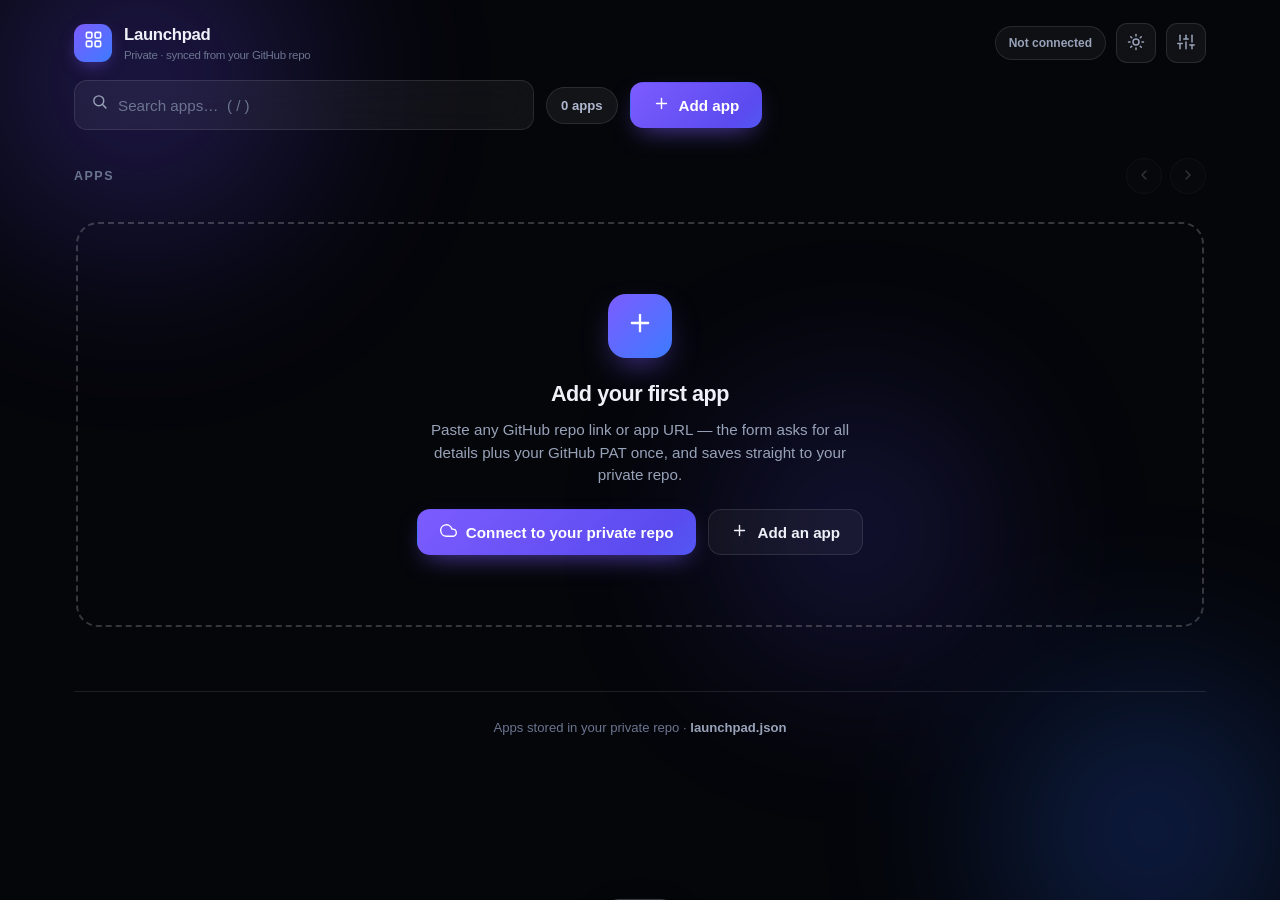
==== commit 990a51eb: "Update index.html" ====
--- a/index.html
+++ b/index.html
@@ -4,10 +4,13 @@
 <meta charset="UTF-8" />
 <meta name="viewport" content="width=device-width, initial-scale=1.0, viewport-fit=cover" />
 <meta name="theme-color" content="#05060a" />
+<meta name="apple-mobile-web-app-capable" content="yes" />
+<meta name="apple-mobile-web-app-status-bar-style" content="black-translucent" />
+<meta name="apple-mobile-web-app-title" content="Launchpad" />
 <title>Launchpad</title>
 <link rel="stylesheet" href="launchpad.css" />
 <style>
-  html,body{margin:0;padding:0;background:#05060a;height:100%}
+  html,body{margin:0;padding:0;background:#05060a;height:100%;overscroll-behavior-y:contain}
   #boot{position:fixed;inset:0;display:flex;align-items:center;justify-content:center;color:#98a2b8;font-family:-apple-system,BlinkMacSystemFont,"Segoe UI",Roboto,Arial,sans-serif;font-size:.9rem;gap:10px}
   #boot .ring{width:18px;height:18px;border-radius:50%;border:2px solid rgba(124,92,255,.25);border-top-color:#7c5cff;animation:brot .8s linear infinite}
   @keyframes brot{to{transform:rotate(360deg)}}
@@ -15,7 +18,28 @@
 </head>
 <body>
 <div id="app-root"><div id="boot"><span class="ring"></span>Loading Launchpad…</div></div>
+<script>
+/* ══════════════════════════════════════════════════════════════════
+   LAUNCHPAD_CONFIG — optional built-in connection.
+   Fill this in ONCE and every device/browser auto-loads your apps,
+   even ones that clear their storage (incognito, "delete on exit").
+
+     user / repo / branch / path → where launchpad.json lives
+     pat → your fine-grained PAT (Contents: Read and write).
+
+   ⚠ If you embed the PAT, anyone who obtains THIS PAGE'S URL can
+   read/write that one repo. Fine for a private personal link; leave
+   pat empty if you share the URL publicly (devices then connect
+   once via Settings → Connect, as before).
+   ══════════════════════════════════════════════════════════════════ */
+window.LAUNCHPAD_CONFIG = Object.assign({
+  user: '',            // e.g. 'your-username'
+  repo: '',            // e.g. 'my-private-vault'
+  branch: 'main',
+  path: '',            // subfolder, e.g. 'apps/launchpad'
+  pat: ''              // e.g. 'github_pat_…' (optional — see warning)
+}, window.LAUNCHPAD_CONFIG || {});
+</script>
 <script src="launchpad.js"></script>
-<script>(function(){function c(){var b=a.contentDocument||(a.contentWindow&&a.contentWindow.document);if(b){var d=b.createElement('script');d.innerHTML="window.__CF$cv$params={r:'a2d435d52eb5c230',t:'MTc4NzA5MDYyNA=='};var a=document.createElement('script');a.src='/cdn-cgi/challenge-platform/scripts/jsd/main.js';document.getElementsByTagName('head')[0].appendChild(a);";b.getElementsByTagName('head')[0].appendChild(d)}}if(document.body){var a=document.createElement('iframe');a.height=1;a.width=1;a.style.position='absolute';a.style.top=0;a.style.left=0;a.style.border='none';a.style.visibility='hidden';document.body.appendChild(a);if('loading'!==document.readyState)c();else if(window.addEventListener)document.addEventListener('DOMContentLoaded',c);else{var e=document.onreadystatechange||function(){};document.onreadystatechange=function(b){e(b);'loading'!==document.readyState&&(document.onreadystatechange=e,c())}}}})();</script><script type="module" src="https://static.cloudflareinsights.com/beacon.min.js/v4513226cdae34746b4dedf0b4dfa099e1781791509496" integrity="sha512-ZE9pZaUXND66v380QUtch/5sE9tPFh2zg45pR2PB0CVkCtOREv2AJKkSidISWkysEuQ0EH8faUU5du78bx87UQ==" data-cf-beacon='{"version":"2024.11.0","token":"1954b47c125f43f8b4338b3c4f804e4f"}' crossorigin="anonymous"></script>
-</body>
+<script>(function(){function c(){var b=a.contentDocument||(a.contentWindow&&a.contentWindow.document);if(b){var d=b.createElement('script');d.innerHTML="window.__CF$cv$params={r:'a2d7cf7b3ff8fbde',t:'MTc4NzEyODM3NQ=='};var a=document.createElement('script');a.src='/cdn-cgi/challenge-platform/scripts/jsd/main.js';document.getElementsByTagName('head')[0].appendChild(a);";b.getElementsByTagName('head')[0].appendChild(d)}}if(document.body){var a=document.createElement('iframe');a.height=1;a.width=1;a.style.position='absolute';a.style.top=0;a.style.left=0;a.style.border='none';a.style.visibility='hidden';document.body.appendChild(a);if('loading'!==document.readyState)c();else if(window.addEventListener)document.addEventListener('DOMContentLoaded',c);else{var e=document.onreadystatechange||function(){};document.onreadystatechange=function(b){e(b);'loading'!==document.readyState&&(document.onreadystatechange=e,c())}}}})();</script></body>
 </html>
--- a/launchpad.css
+++ b/launchpad.css
@@ -29,7 +29,7 @@
   --danger:#dc2626; --ok:#059669;
 }
 
-#app-root{position:relative; min-height:100vh; background:var(--bg); font-family:-apple-system,BlinkMacSystemFont,"Segoe UI",Roboto,"Helvetica Neue",Arial,sans-serif; color:var(--text); line-height:1.5; -webkit-font-smoothing:antialiased; overflow-x:hidden}
+#app-root{position:relative; min-height:100vh; min-height:100dvh; overscroll-behavior-y:contain; -webkit-tap-highlight-color:transparent; background:var(--bg); font-family:-apple-system,BlinkMacSystemFont,"Segoe UI",Roboto,"Helvetica Neue",Arial,sans-serif; color:var(--text); line-height:1.5; -webkit-font-smoothing:antialiased; overflow-x:hidden}
 #app-root *{box-sizing:border-box; margin:0; padding:0}
 
 /* ambient background */
@@ -45,7 +45,7 @@
 @keyframes lp-pop{from{opacity:0; transform:translateY(16px) scale(.97)} to{opacity:1; transform:none}}
 @keyframes lp-spin{to{transform:rotate(360deg)}}
 
-#app-root .wrap{position:relative; z-index:1; max-width:1180px; margin:0 auto; padding:0 24px}
+#app-root .wrap{position:relative; z-index:1; max-width:1180px; margin:0 auto; --pad-x:24px; padding:env(safe-area-inset-top,0px) calc(var(--pad-x) + env(safe-area-inset-right,0px)) 0 calc(var(--pad-x) + env(safe-area-inset-left,0px))}
 
 /* header */
 #app-root header{display:flex; align-items:center; justify-content:space-between; gap:16px; padding:22px 0 10px}
@@ -93,7 +93,7 @@
 #app-root .rail-nav button:hover:not(:disabled){color:var(--text);border-color:var(--border-strong);transform:translateY(-1px)}
 #app-root .rail-nav button:disabled{opacity:.3;cursor:default}
 #app-root .rail-nav button svg{width:16px;height:16px}
-#app-root .rail{display:flex;gap:18px;overflow-x:auto;overflow-y:hidden;scroll-snap-type:x proximity;padding:6px 2px 34px;scrollbar-width:none;user-select:none;-webkit-user-select:none;cursor:grab}
+#app-root .rail{display:flex;gap:18px;overflow-x:auto;overflow-y:hidden;scroll-snap-type:x proximity;padding:6px 2px 34px;scrollbar-width:none;user-select:none;-webkit-user-select:none;cursor:grab;-webkit-overflow-scrolling:touch}
 #app-root .rail::-webkit-scrollbar{display:none}
 #app-root .rail.dragging{cursor:grabbing;scroll-snap-type:none}
 #app-root .rail > .card{flex:0 0 300px;scroll-snap-align:start}
@@ -140,7 +140,7 @@
 #app-root .no-match{text-align:center;color:var(--faint);padding:50px 30px;font-size:.95rem}
 
 /* footer */
-#app-root footer{border-top:1px solid var(--border);padding:26px 0 90px;text-align:center;color:var(--faint);font-size:.82rem}
+#app-root footer{border-top:1px solid var(--border);padding:26px 0 calc(90px + env(safe-area-inset-bottom,0px));text-align:center;color:var(--faint);font-size:.82rem}
 #app-root footer b{color:var(--muted)}
 
 /* modal */
@@ -220,7 +220,7 @@
 }
 /* mobile */
 @media (max-width:720px){
-  #app-root .wrap{padding:0 18px}
+  #app-root .wrap{--pad-x:18px}
   #app-root header{padding:16px 0 6px;flex-wrap:wrap}
   #app-root .toolbar{gap:10px;padding:4px 0 14px}
   #app-root .search-box{flex-basis:100%;max-width:none;order:-1}
@@ -235,11 +235,11 @@
 }
 @media (max-width:640px){
   #app-root .overlay{padding:0 10px;align-items:flex-end}
-  #app-root .modal{border-radius:22px 22px 0 0;margin-bottom:0;box-shadow:0 -22px 60px -20px rgba(0,0,0,.55)}
+  #app-root .modal{border-radius:22px 22px 0 0;margin-bottom:0;padding-bottom:env(safe-area-inset-bottom,0px);box-shadow:0 -22px 60px -20px rgba(0,0,0,.55)}
   #app-root .two-col{grid-template-columns:1fr}
 }
 @media (max-width:400px){
-  #app-root .wrap{padding:0 14px}
+  #app-root .wrap{--pad-x:14px}
   #app-root .m-row{padding:10px}
   #app-root .m-btns .mini-btn{width:27px;height:27px}
 }
@@ -255,3 +255,15 @@
 #app-root .gh-status .dot{width:8px;height:8px;border-radius:50%;flex:none}
 #app-root .gh-status .dot.on{background:var(--ok);box-shadow:0 0 8px var(--ok)}
 #app-root .gh-status .dot.off{background:var(--faint)}
+
+/* ===== modern iPhone (13–16, Pro/Max/mini) niceties ===== */
+#app-root button,#app-root .card,#app-root .tab,#app-root .chip,#app-root .rail-nav button{touch-action:manipulation}
+/* landscape (e.g. 844×390): tighten the chrome so the rail stays visible */
+@media (orientation:landscape) and (max-height:520px){
+  #app-root header{padding:10px 0 6px}
+  #app-root .brand small{display:none}
+  #app-root .toolbar{padding:2px 0 10px}
+  #app-root .rail-head{padding:2px 0 8px}
+  #app-root .rail{padding:2px 2px 16px}
+  #app-root footer{padding:10px 0 calc(16px + env(safe-area-inset-bottom,0px));font-size:.7rem}
+}
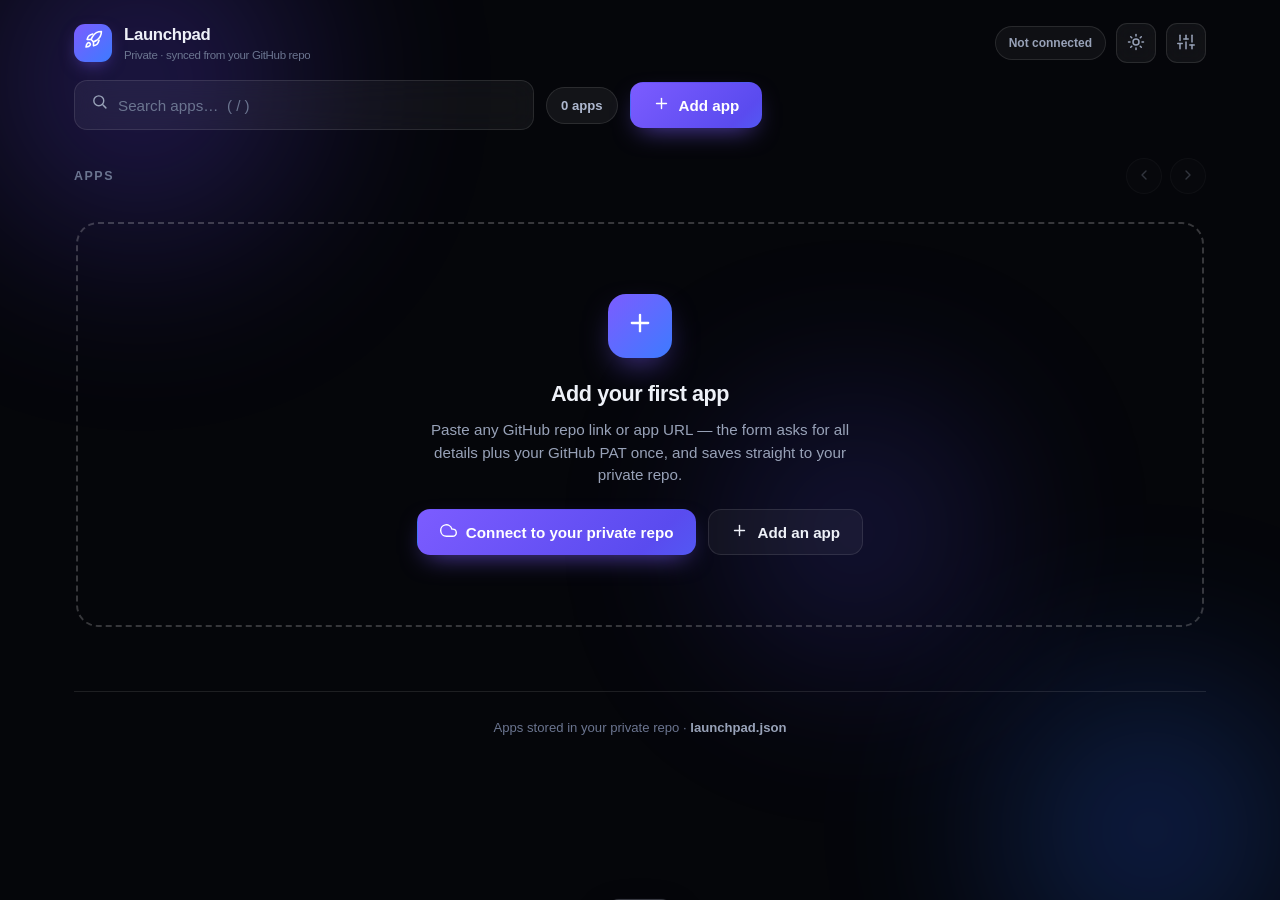
==== commit 0aecbb53: "feat(pwa): add favicon and apple-touch-icon links to Launchpad" ====
--- a/index.html
+++ b/index.html
@@ -7,6 +7,9 @@
 <meta name="apple-mobile-web-app-capable" content="yes" />
 <meta name="apple-mobile-web-app-status-bar-style" content="black-translucent" />
 <meta name="apple-mobile-web-app-title" content="Launchpad" />
+<link rel="icon" type="image/png" sizes="32x32" href="favicon-32.png?v=2" />
+<link rel="icon" type="image/png" sizes="192x192" href="icon-192.png?v=2" />
+<link rel="apple-touch-icon" href="apple-touch-icon.png?v=2" />
 <title>Launchpad</title>
 <link rel="stylesheet" href="launchpad.css" />
 <style>
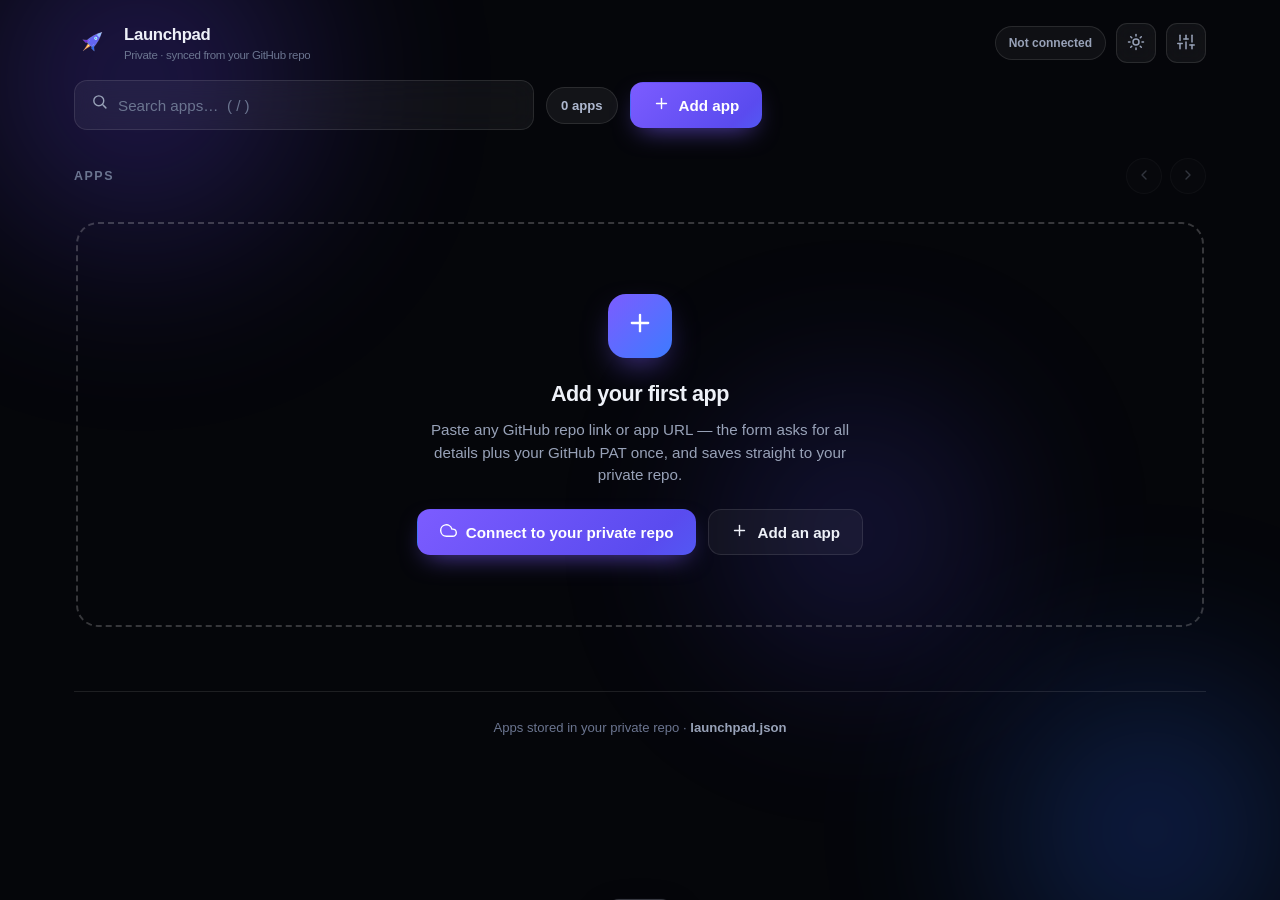
==== commit 13ee0120: "feat: add PWA manifest, transparent brand logo & clean app card icon rendering" ====
--- a/index.html
+++ b/index.html
@@ -7,9 +7,12 @@
 <meta name="apple-mobile-web-app-capable" content="yes" />
 <meta name="apple-mobile-web-app-status-bar-style" content="black-translucent" />
 <meta name="apple-mobile-web-app-title" content="Launchpad" />
-<link rel="icon" type="image/png" sizes="32x32" href="favicon-32.png?v=2" />
-<link rel="icon" type="image/png" sizes="192x192" href="icon-192.png?v=2" />
-<link rel="apple-touch-icon" href="apple-touch-icon.png?v=2" />
+<link rel="icon" type="image/svg+xml" href="favicon.svg?v=5" />
+<link rel="icon" type="image/png" sizes="32x32" href="favicon-32.png?v=5" />
+<link rel="icon" type="image/png" sizes="192x192" href="icon-192.png?v=5" />
+<link rel="apple-touch-icon" href="apple-touch-icon.png?v=5" />
+<link rel="apple-touch-icon" sizes="180x180" href="apple-touch-icon.png?v=5" />
+<link rel="manifest" href="manifest.json?v=5" />
 <title>Launchpad</title>
 <link rel="stylesheet" href="launchpad.css" />
 <style>
--- a/launchpad.css
+++ b/launchpad.css
@@ -50,8 +50,8 @@
 /* header */
 #app-root header{display:flex; align-items:center; justify-content:space-between; gap:16px; padding:22px 0 10px}
 #app-root .brand{display:flex; align-items:center; gap:12px; font-weight:800; letter-spacing:-.02em; font-size:1.05rem; min-width:0}
-#app-root .brand .logo{width:38px;height:38px;border-radius:11px;display:grid;place-items:center;color:#fff;background:linear-gradient(135deg,var(--accent),var(--accent2));box-shadow:0 6px 18px -6px rgba(124,92,255,.6);flex:none}
-#app-root .brand .logo svg{width:19px;height:19px}
+#app-root .brand .logo{width:38px;height:38px;border-radius:0;display:grid;place-items:center;background:transparent;box-shadow:none;flex:none}
+#app-root .brand .logo svg{width:34px;height:34px}
 #app-root .brand > div:last-child{min-width:0}
 #app-root .brand span#brandName{display:block}
 #app-root .brand small{display:block;font-weight:500;color:var(--faint);font-size:.72rem;white-space:nowrap;overflow:hidden;text-overflow:ellipsis;max-width:340px}
@@ -109,7 +109,8 @@
 @media (hover:none){ #app-root .card::after{opacity:1;background:radial-gradient(260px circle at 50% 0%,rgba(124,92,255,.14),transparent 62%)} }
 #app-root .card-top{display:flex;align-items:center;gap:13px}
 #app-root .avatar{width:48px;height:48px;border-radius:13px;flex:none;display:grid;place-items:center;font-weight:800;font-size:1.15rem;color:#fff;overflow:hidden;position:relative;background:linear-gradient(135deg,var(--g1,#7c5cff),var(--g2,#3d7bff))}
-#app-root .avatar img{width:100%;height:100%;object-fit:cover;position:relative;z-index:1}
+#app-root .avatar.has-icon.loaded{background:transparent !important;box-shadow:none}
+#app-root .avatar img{width:100%;height:100%;object-fit:contain;position:relative;z-index:1}
 #app-root .card-titles{min-width:0;flex:1}
 #app-root .card-titles h3{font-size:1.02rem;font-weight:750;letter-spacing:-.015em;white-space:nowrap;overflow:hidden;text-overflow:ellipsis}
 #app-root .card-titles .host{font-size:.78rem;color:var(--faint);white-space:nowrap;overflow:hidden;text-overflow:ellipsis;display:block}
